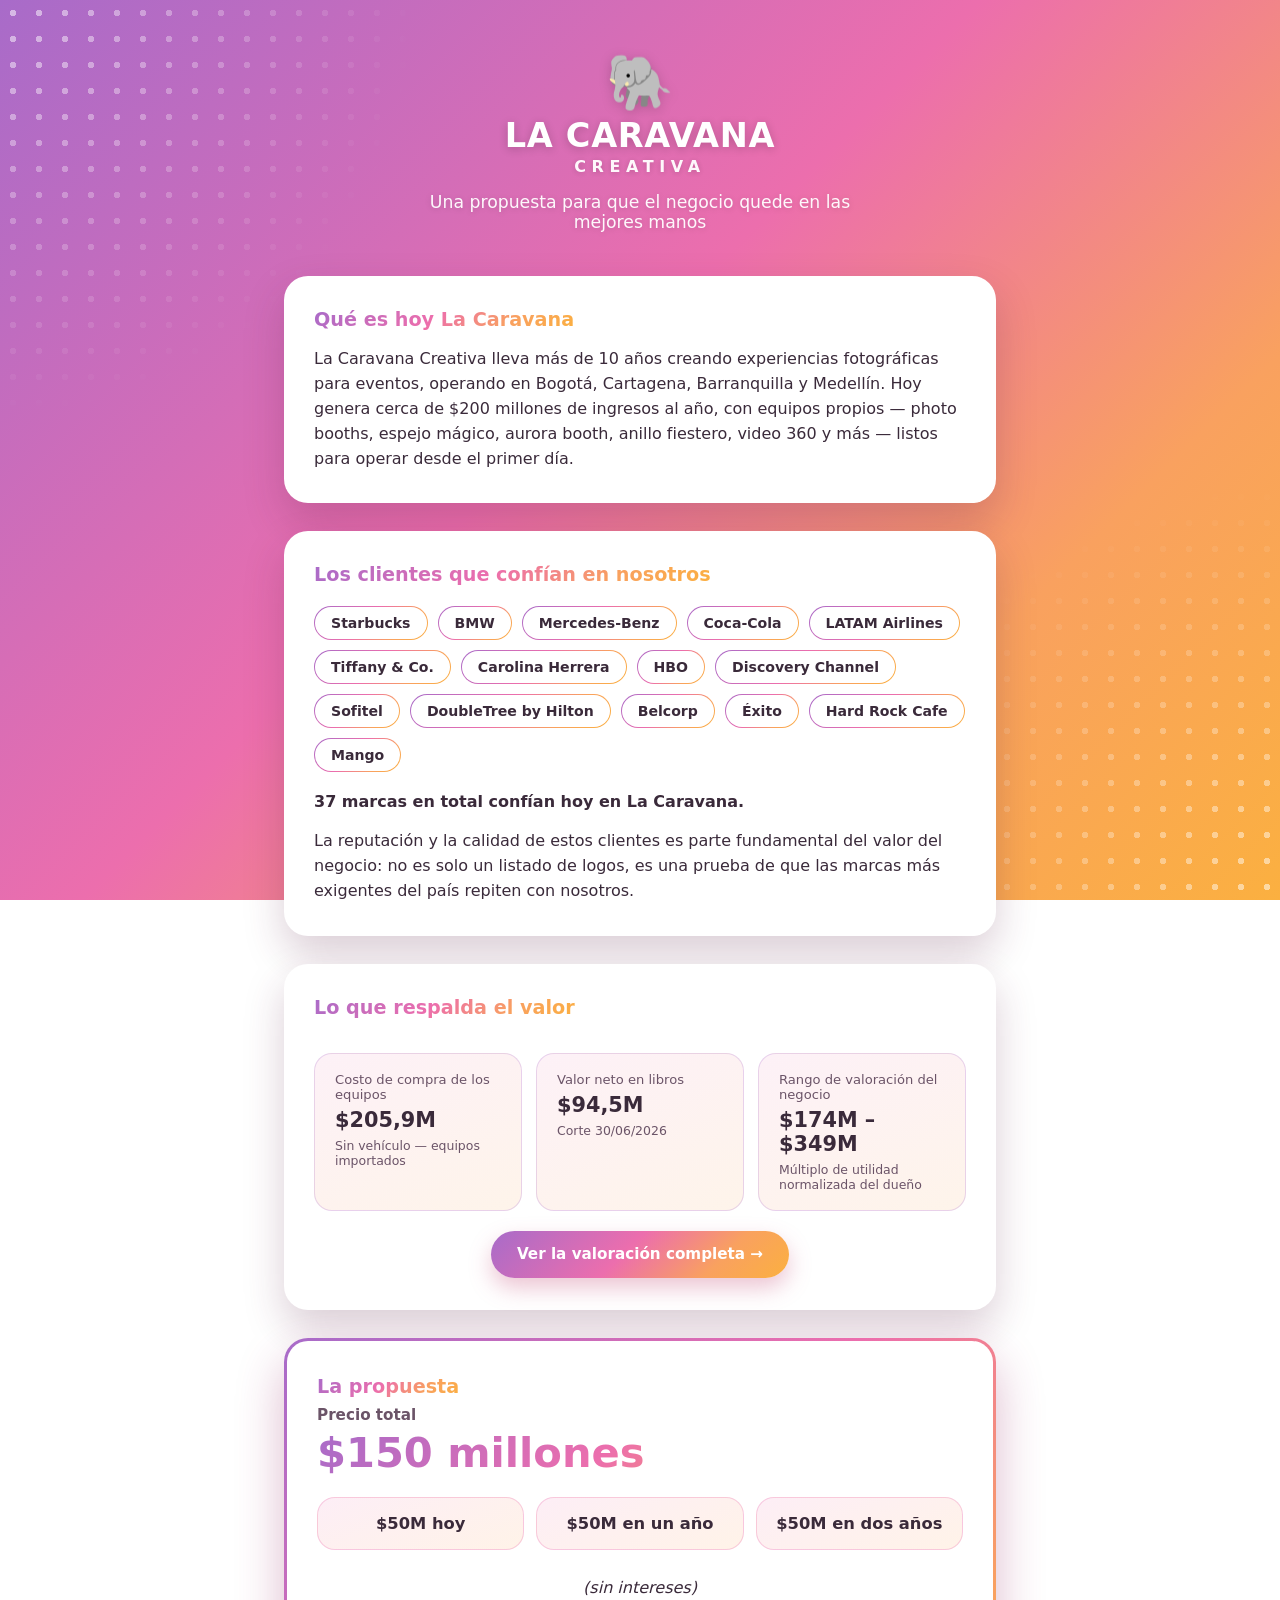
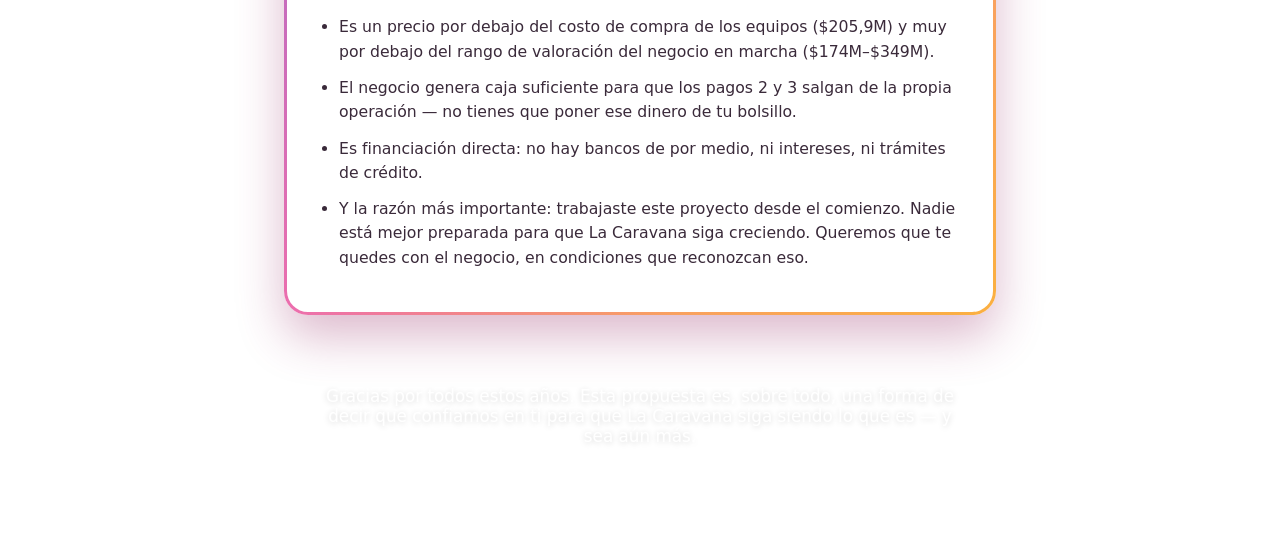
==== propuesta.html @ 9fcf5fda "fix: especificidad del precio destacado en propuesta Co-Authored-By: Claude Fable 5 <noreply@anthrop" ====
<!DOCTYPE html>
<html lang="es">
<head>
<meta charset="UTF-8">
<meta name="viewport" content="width=device-width, initial-scale=1.0">
<title>La Caravana Creativa — Una propuesta</title>
<style>
  :root {
    --grad-purple: #a86bc9;
    --grad-pink: #ec6ead;
    --grad-orange: #f9a15f;
    --grad-orange2: #fbb040;
    --brand-gradient: linear-gradient(135deg, var(--grad-purple) 0%, var(--grad-pink) 45%, var(--grad-orange) 75%, var(--grad-orange2) 100%);
    --ink: #3a2a3a;
    --ink-soft: #6b5468;
    --card-bg: #ffffff;
  }

  * {
    box-sizing: border-box;
  }

  html, body {
    margin: 0;
    padding: 0;
  }

  body {
    font-family: ui-rounded, "SF Pro Rounded", "Nunito", system-ui, -apple-system, "Segoe UI", sans-serif;
    color: var(--ink);
    min-height: 100vh;
    background: var(--brand-gradient);
    background-attachment: fixed;
    position: relative;
    overflow-x: hidden;
  }

  /* Translucent dot patterns tucked in the corners, like the brochure */
  body::before,
  body::after {
    content: "";
    position: fixed;
    width: 420px;
    height: 420px;
    pointer-events: none;
    background-image: radial-gradient(rgba(255, 255, 255, 0.55) 3px, transparent 3.5px);
    background-size: 26px 26px;
    -webkit-mask-image: radial-gradient(circle at 0 0, black 0%, transparent 70%);
            mask-image: radial-gradient(circle at 0 0, black 0%, transparent 70%);
    z-index: 0;
  }

  body::before {
    top: 0;
    left: 0;
  }

  body::after {
    bottom: 0;
    right: 0;
    transform: rotate(180deg);
  }

  .propuesta-main {
    position: relative;
    z-index: 1;
    max-width: 760px;
    margin: 0 auto;
    padding: 56px 24px 90px;
  }

  .propuesta-header {
    text-align: center;
    margin-bottom: 44px;
    color: #fff;
  }

  .propuesta-header .logo {
    font-size: 3.4rem;
    line-height: 1;
    margin-bottom: 6px;
    filter: drop-shadow(0 3px 6px rgba(0, 0, 0, 0.18));
  }

  .propuesta-header h1 {
    font-size: 2.1rem;
    letter-spacing: 0.02em;
    margin: 4px 0 2px;
    text-transform: uppercase;
    font-weight: 800;
    text-shadow: 0 2px 10px rgba(0, 0, 0, 0.2);
  }

  .propuesta-header .brand-sub {
    font-size: 1rem;
    letter-spacing: 0.35em;
    text-transform: uppercase;
    font-weight: 600;
    margin: 0 0 16px;
    opacity: 0.95;
    text-shadow: 0 1px 6px rgba(0, 0, 0, 0.18);
  }

  .propuesta-header .subtitle {
    color: rgba(255, 255, 255, 0.95);
    font-size: 1.08rem;
    max-width: 480px;
    margin: 0 auto;
    text-shadow: 0 1px 6px rgba(0, 0, 0, 0.15);
  }

  .propuesta-card {
    background: var(--card-bg);
    border-radius: 24px;
    box-shadow: 0 18px 40px rgba(90, 30, 70, 0.22);
    padding: 32px 30px;
    margin: 0 0 28px;
  }

  .propuesta-card h2 {
    font-size: 1.2rem;
    margin: 0 0 16px;
    display: inline-block;
    font-weight: 800;
    background: var(--brand-gradient);
    -webkit-background-clip: text;
    background-clip: text;
    color: transparent;
  }

  .propuesta-card p {
    margin: 0 0 14px;
    font-size: 1rem;
    line-height: 1.55;
    color: var(--ink);
  }

  .propuesta-card p:last-child {
    margin-bottom: 0;
  }

  .marcas-total-line {
    color: var(--ink-soft);
    font-size: 0.95rem;
    font-weight: 600;
  }

  .marcas-chip-grid {
    list-style: none;
    display: flex;
    flex-wrap: wrap;
    gap: 10px;
    margin: 4px 0 18px;
    padding: 0;
  }

  .marca-chip {
    font-size: 0.88rem;
    font-weight: 700;
    color: var(--ink);
    padding: 8px 16px;
    border-radius: 999px;
    background: linear-gradient(#fff, #fff) padding-box,
                var(--brand-gradient) border-box;
    border: 1.5px solid transparent;
  }

  .respaldo-grid {
    display: grid;
    grid-template-columns: repeat(auto-fit, minmax(200px, 1fr));
    gap: 14px;
    margin: 18px 0 20px;
  }

  .respaldo-card {
    background: linear-gradient(160deg, #fdf1f7, #fef4ea);
    border: 1px solid rgba(168, 107, 201, 0.25);
    border-radius: 18px;
    padding: 18px 20px;
  }

  .respaldo-card .respaldo-label {
    display: block;
    color: var(--ink-soft);
    font-size: 0.82rem;
    margin-bottom: 6px;
  }

  .respaldo-card .respaldo-value {
    display: block;
    font-size: 1.3rem;
    font-weight: 800;
    color: var(--ink);
  }

  .respaldo-card .respaldo-nota {
    display: block;
    color: var(--ink-soft);
    font-size: 0.78rem;
    margin-top: 6px;
  }

  .ver-valoracion-wrap {
    text-align: center;
    margin-top: 22px;
  }

  .ver-valoracion {
    display: inline-block;
    text-decoration: none;
    color: #fff;
    font-weight: 700;
    font-size: 0.95rem;
    padding: 12px 26px;
    border-radius: 999px;
    background: var(--brand-gradient);
    box-shadow: 0 10px 22px rgba(200, 90, 130, 0.35);
    transition: transform 0.15s ease;
  }

  .ver-valoracion:hover {
    transform: translateY(-2px);
  }

  /* La propuesta — tarjeta hero, protagonista visual */

  .propuesta-oferta .propuesta-card {
    padding: 3px;
    background: var(--brand-gradient);
    box-shadow: 0 22px 48px rgba(150, 40, 100, 0.32);
  }

  .oferta-card-inner {
    background: #fff;
    border-radius: 21px;
    padding: 34px 30px 30px;
  }

  .propuesta-oferta h2 {
    margin-bottom: 6px;
  }

  .propuesta-section p.oferta-precio-label {
    color: var(--ink-soft);
    font-size: 0.95rem;
    margin: 0 0 2px;
    font-weight: 600;
  }

  .propuesta-section p.oferta-precio {
    font-size: 2.6rem;
    font-weight: 800;
    margin: 0 0 22px;
    background: var(--brand-gradient);
    -webkit-background-clip: text;
    background-clip: text;
    color: transparent;
    line-height: 1.1;
  }

  .oferta-pagos-grid {
    display: grid;
    grid-template-columns: repeat(auto-fit, minmax(150px, 1fr));
    gap: 12px;
    margin: 0 0 26px;
  }

  .oferta-pago-pill {
    text-align: center;
    border-radius: 18px;
    padding: 16px 12px;
    background: linear-gradient(160deg, #fdeef6, #fff3e8);
    border: 1.5px solid rgba(236, 106, 173, 0.3);
    font-size: 1.02rem;
    font-weight: 700;
    color: var(--ink);
  }

  .oferta-pagos-nota {
    text-align: center;
    color: var(--ink-soft);
    font-size: 0.85rem;
    margin: -14px 0 24px;
    font-style: italic;
  }

  .oferta-lista {
    margin: 0;
    padding-left: 22px;
    font-size: 0.98rem;
  }

  .oferta-lista li {
    margin: 12px 0;
    line-height: 1.55;
  }

  .propuesta-cierre {
    text-align: center;
    color: #fff;
    font-size: 1.05rem;
    padding: 26px 28px 0;
    text-shadow: 0 1px 6px rgba(0, 0, 0, 0.18);
  }

  @media (max-width: 600px) {
    .propuesta-main {
      padding: 40px 14px 70px;
    }

    .propuesta-card {
      padding: 24px 18px;
    }

    .oferta-card-inner {
      padding: 26px 18px 22px;
    }

    .oferta-precio {
      font-size: 2rem;
    }

    .propuesta-header h1 {
      font-size: 1.6rem;
    }
  }

  @media print {
    body {
      background: #fff !important;
      -webkit-print-color-adjust: exact;
      print-color-adjust: exact;
    }

    .propuesta-header {
      color: var(--ink);
      text-shadow: none;
    }

    .propuesta-card,
    .oferta-card-inner {
      box-shadow: none;
      border: 1px solid #eee;
    }
  }
</style>
</head>
<body>

<main class="propuesta-main">

  <header class="propuesta-header">
    <div class="logo" aria-hidden="true">🐘</div>
    <h1>La Caravana</h1>
    <p class="brand-sub">Creativa</p>
    <p class="subtitle">Una propuesta para que el negocio quede en las mejores manos</p>
  </header>

  <section class="propuesta-section">
    <div class="propuesta-card">
      <h2>Qué es hoy La Caravana</h2>
      <p>
        La Caravana Creativa lleva más de 10 años creando experiencias fotográficas para eventos,
        operando en Bogotá, Cartagena, Barranquilla y Medellín. Hoy genera cerca de $200 millones de
        ingresos al año, con equipos propios — photo booths, espejo mágico, aurora booth, anillo
        fiestero, video 360 y más — listos para operar desde el primer día.
      </p>
    </div>
  </section>

  <section class="propuesta-section">
    <div class="propuesta-card">
      <h2>Los clientes que confían en nosotros</h2>
      <ul class="marcas-chip-grid">
        <li class="marca-chip">Starbucks</li>
        <li class="marca-chip">BMW</li>
        <li class="marca-chip">Mercedes-Benz</li>
        <li class="marca-chip">Coca-Cola</li>
        <li class="marca-chip">LATAM Airlines</li>
        <li class="marca-chip">Tiffany &amp; Co.</li>
        <li class="marca-chip">Carolina Herrera</li>
        <li class="marca-chip">HBO</li>
        <li class="marca-chip">Discovery Channel</li>
        <li class="marca-chip">Sofitel</li>
        <li class="marca-chip">DoubleTree by Hilton</li>
        <li class="marca-chip">Belcorp</li>
        <li class="marca-chip">Éxito</li>
        <li class="marca-chip">Hard Rock Cafe</li>
        <li class="marca-chip">Mango</li>
      </ul>
      <p class="marcas-total-line">37 marcas en total confían hoy en La Caravana.</p>
      <p>
        La reputación y la calidad de estos clientes es parte fundamental del valor del negocio: no
        es solo un listado de logos, es una prueba de que las marcas más exigentes del país repiten
        con nosotros.
      </p>
    </div>
  </section>

  <section class="propuesta-section">
    <div class="propuesta-card">
      <h2>Lo que respalda el valor</h2>
      <div class="respaldo-grid">
        <div class="respaldo-card">
          <span class="respaldo-label">Costo de compra de los equipos</span>
          <span class="respaldo-value">$205,9M</span>
          <span class="respaldo-nota">Sin vehículo — equipos importados</span>
        </div>
        <div class="respaldo-card">
          <span class="respaldo-label">Valor neto en libros</span>
          <span class="respaldo-value">$94,5M</span>
          <span class="respaldo-nota">Corte 30/06/2026</span>
        </div>
        <div class="respaldo-card">
          <span class="respaldo-label">Rango de valoración del negocio</span>
          <span class="respaldo-value">$174M – $349M</span>
          <span class="respaldo-nota">Múltiplo de utilidad normalizada del dueño</span>
        </div>
      </div>
      <p class="ver-valoracion-wrap"><a class="ver-valoracion" href="index.html">Ver la valoración completa →</a></p>
    </div>
  </section>

  <section class="propuesta-section propuesta-oferta">
    <div class="propuesta-card">
      <div class="oferta-card-inner">
        <h2>La propuesta</h2>
        <p class="oferta-precio-label">Precio total</p>
        <p class="oferta-precio">$150 millones</p>
        <div class="oferta-pagos-grid">
          <div class="oferta-pago-pill">$50M hoy</div>
          <div class="oferta-pago-pill">$50M en un año</div>
          <div class="oferta-pago-pill">$50M en dos años</div>
        </div>
        <p class="oferta-pagos-nota">(sin intereses)</p>
        <ul class="oferta-lista">
          <li>
            Es un precio por debajo del costo de compra de los equipos ($205,9M) y muy por debajo del
            rango de valoración del negocio en marcha ($174M–$349M).
          </li>
          <li>
            El negocio genera caja suficiente para que los pagos 2 y 3 salgan de la propia operación —
            no tienes que poner ese dinero de tu bolsillo.
          </li>
          <li>
            Es financiación directa: no hay bancos de por medio, ni intereses, ni trámites de crédito.
          </li>
          <li>
            Y la razón más importante: trabajaste este proyecto desde el comienzo. Nadie está mejor
            preparada para que La Caravana siga creciendo. Queremos que te quedes con el negocio, en
            condiciones que reconozcan eso.
          </li>
        </ul>
      </div>
    </div>
  </section>

  <footer class="propuesta-cierre">
    <p>Gracias por todos estos años. Esta propuesta es, sobre todo, una forma de decir que confiamos
    en ti para que La Caravana siga siendo lo que es — y sea aún más.</p>
  </footer>

</main>

</body>
</html>
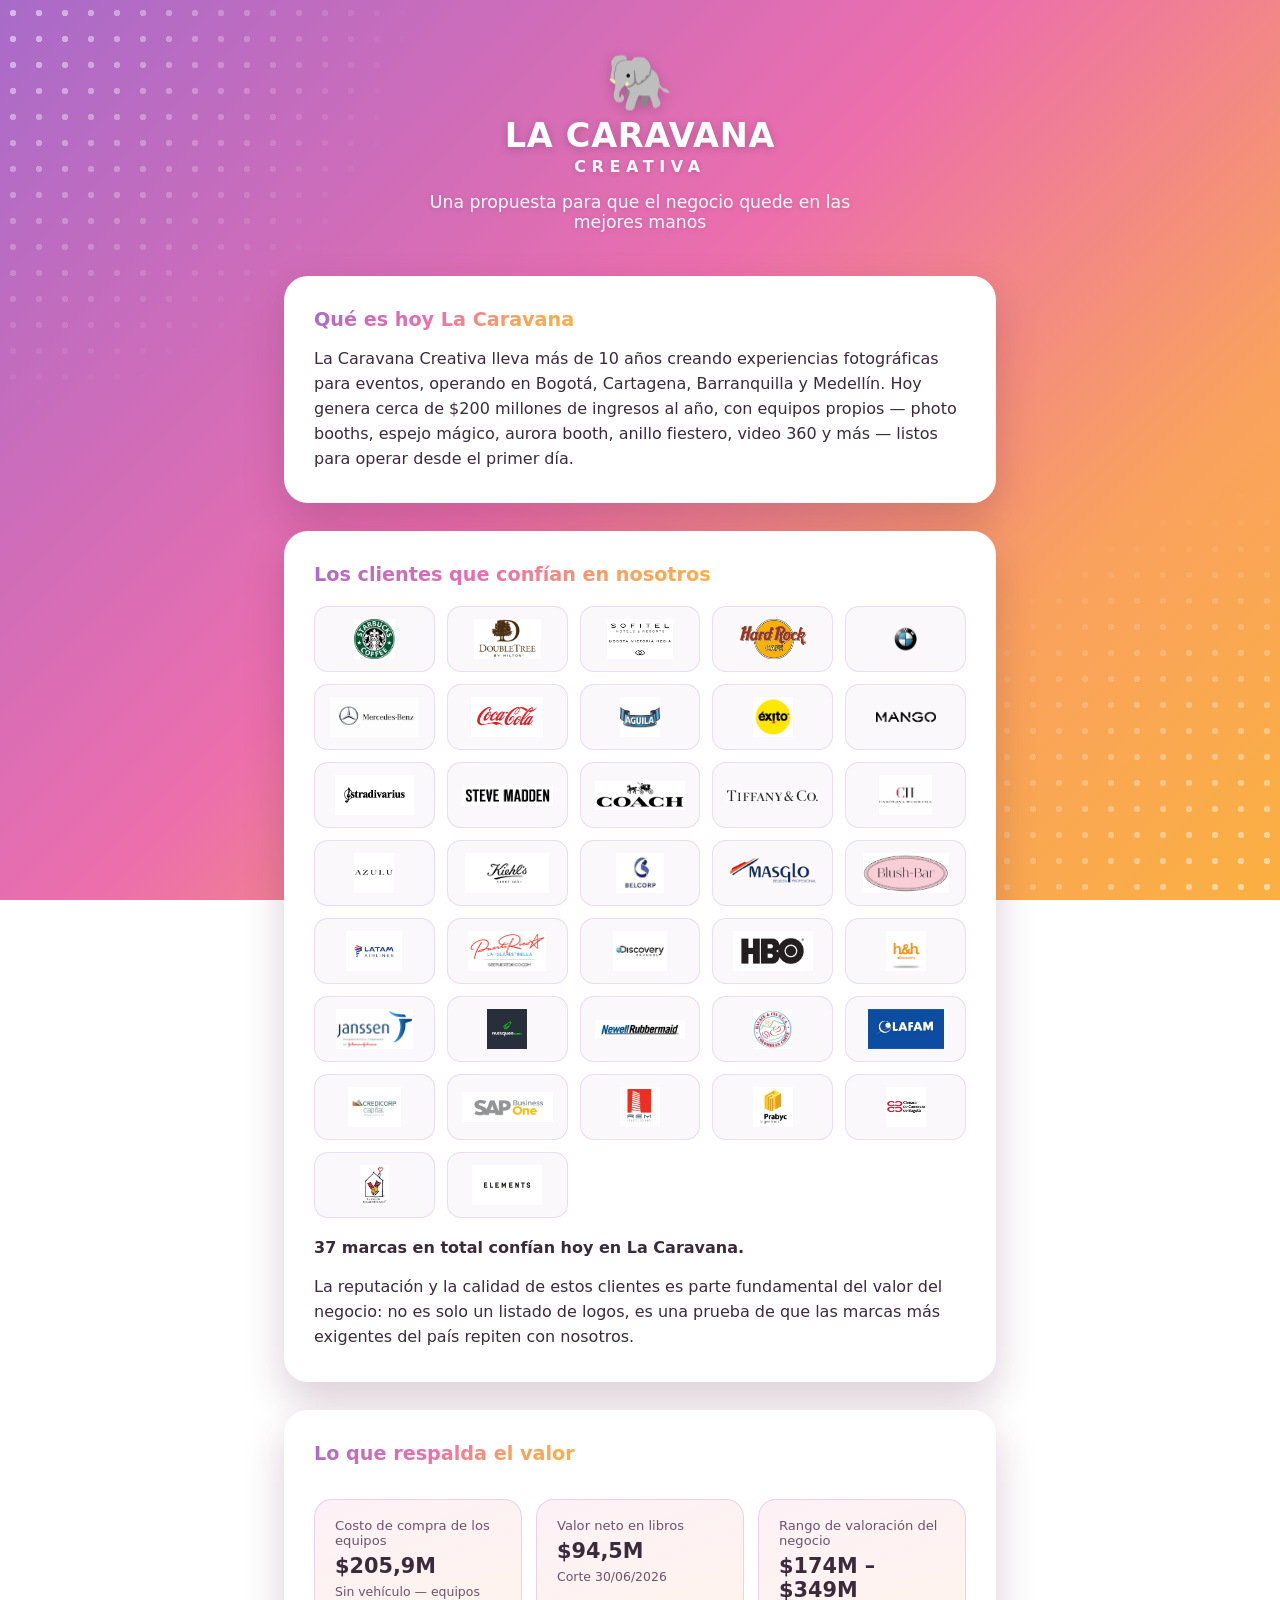
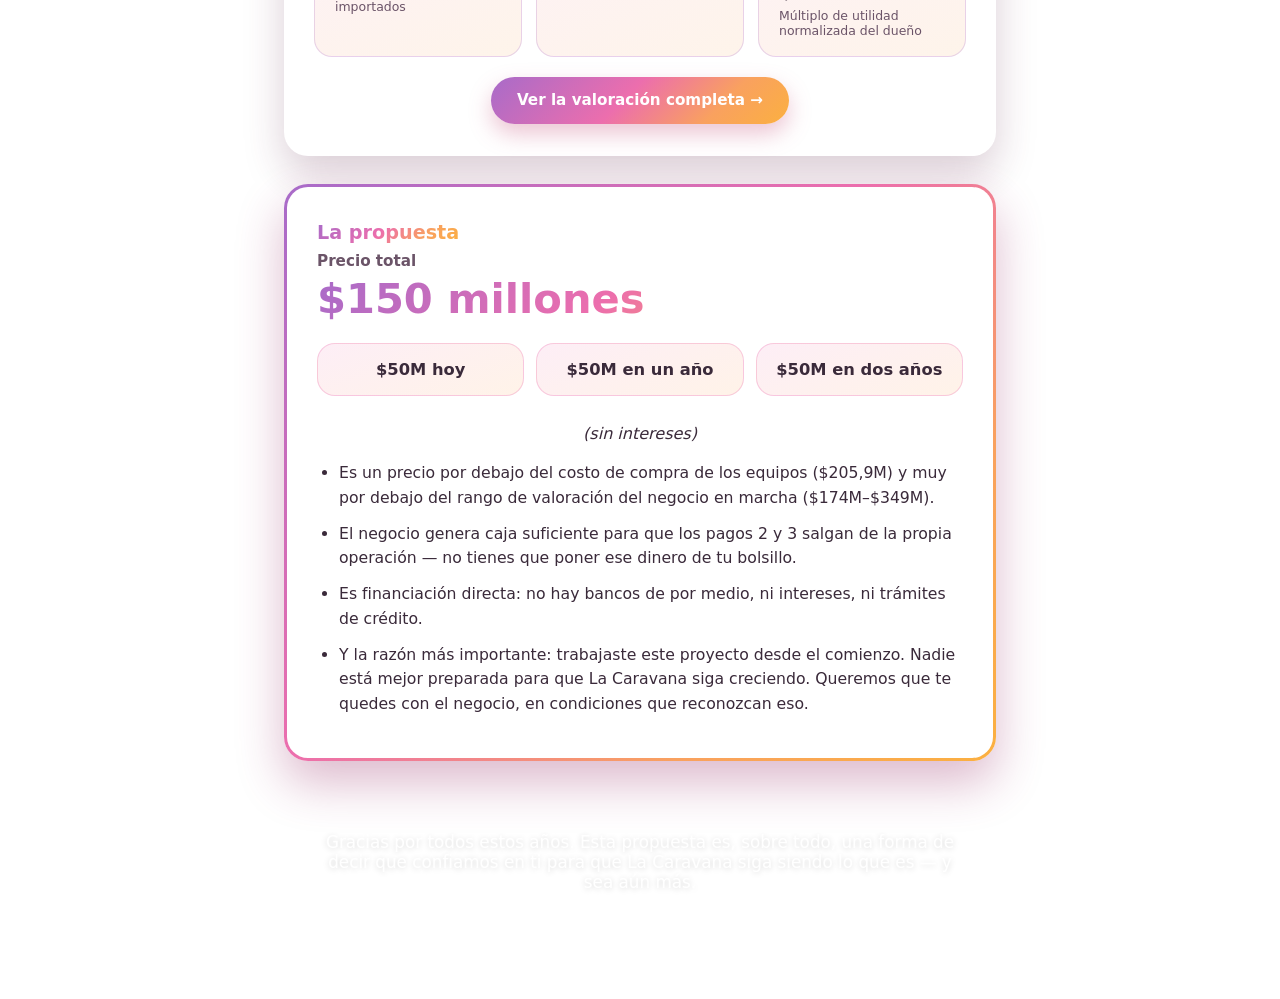
==== commit ecb8acd2: "feat: logos de clientes en documento y propuesta Reemplaza los chips de texto en la sección 4 del do" ====
--- a/propuesta.html
+++ b/propuesta.html
@@ -165,6 +165,34 @@
     border: 1.5px solid transparent;
   }
 
+  .marcas-logo-grid {
+    list-style: none;
+    display: grid;
+    grid-template-columns: repeat(auto-fill, minmax(120px, 1fr));
+    gap: 12px;
+    margin: 4px 0 18px;
+    padding: 0;
+  }
+
+  .marca-logo-tile {
+    background: #faf8fb;
+    border: 1px solid rgba(168, 107, 201, 0.2);
+    border-radius: 14px;
+    padding: 12px 14px;
+    display: flex;
+    align-items: center;
+    justify-content: center;
+    min-height: 64px;
+  }
+
+  .marca-logo-tile img {
+    max-width: 100%;
+    max-height: 40px;
+    width: auto;
+    height: auto;
+    object-fit: contain;
+  }
+
   .respaldo-grid {
     display: grid;
     grid-template-columns: repeat(auto-fit, minmax(200px, 1fr));
@@ -371,22 +399,44 @@
   <section class="propuesta-section">
     <div class="propuesta-card">
       <h2>Los clientes que confían en nosotros</h2>
-      <ul class="marcas-chip-grid">
-        <li class="marca-chip">Starbucks</li>
-        <li class="marca-chip">BMW</li>
-        <li class="marca-chip">Mercedes-Benz</li>
-        <li class="marca-chip">Coca-Cola</li>
-        <li class="marca-chip">LATAM Airlines</li>
-        <li class="marca-chip">Tiffany &amp; Co.</li>
-        <li class="marca-chip">Carolina Herrera</li>
-        <li class="marca-chip">HBO</li>
-        <li class="marca-chip">Discovery Channel</li>
-        <li class="marca-chip">Sofitel</li>
-        <li class="marca-chip">DoubleTree by Hilton</li>
-        <li class="marca-chip">Belcorp</li>
-        <li class="marca-chip">Éxito</li>
-        <li class="marca-chip">Hard Rock Cafe</li>
-        <li class="marca-chip">Mango</li>
+      <ul class="marcas-logo-grid">
+        <li class="marca-logo-tile"><img src="assets/clientes/starbucks.jpeg" alt="Starbucks" title="Starbucks" loading="lazy"></li>
+        <li class="marca-logo-tile"><img src="assets/clientes/doubletree-by-hilton.jpg" alt="DoubleTree by Hilton" title="DoubleTree by Hilton" loading="lazy"></li>
+        <li class="marca-logo-tile"><img src="assets/clientes/sofitel-bogota-victoria-regia.jpg" alt="Sofitel Bogotá Victoria Regia" title="Sofitel Bogotá Victoria Regia" loading="lazy"></li>
+        <li class="marca-logo-tile"><img src="assets/clientes/hard-rock-cafe.png" alt="Hard Rock Cafe" title="Hard Rock Cafe" loading="lazy"></li>
+        <li class="marca-logo-tile"><img src="assets/clientes/bmw.png" alt="BMW" title="BMW" loading="lazy"></li>
+        <li class="marca-logo-tile"><img src="assets/clientes/mercedes-benz.jpg" alt="Mercedes-Benz" title="Mercedes-Benz" loading="lazy"></li>
+        <li class="marca-logo-tile"><img src="assets/clientes/coca-cola.jpg" alt="Coca-Cola" title="Coca-Cola" loading="lazy"></li>
+        <li class="marca-logo-tile"><img src="assets/clientes/aguila.jpg" alt="Águila" title="Águila" loading="lazy"></li>
+        <li class="marca-logo-tile"><img src="assets/clientes/exito.png" alt="Éxito" title="Éxito" loading="lazy"></li>
+        <li class="marca-logo-tile"><img src="assets/clientes/mango.png" alt="Mango" title="Mango" loading="lazy"></li>
+        <li class="marca-logo-tile"><img src="assets/clientes/stradivarius.png" alt="Stradivarius" title="Stradivarius" loading="lazy"></li>
+        <li class="marca-logo-tile"><img src="assets/clientes/steve-madden.png" alt="Steve Madden" title="Steve Madden" loading="lazy"></li>
+        <li class="marca-logo-tile"><img src="assets/clientes/coach.png" alt="Coach" title="Coach" loading="lazy"></li>
+        <li class="marca-logo-tile"><img src="assets/clientes/tiffany-and-co.png" alt="Tiffany &amp; Co." title="Tiffany &amp; Co." loading="lazy"></li>
+        <li class="marca-logo-tile"><img src="assets/clientes/carolina-herrera.jpg" alt="Carolina Herrera" title="Carolina Herrera" loading="lazy"></li>
+        <li class="marca-logo-tile"><img src="assets/clientes/azulu.png" alt="Azulu" title="Azulu" loading="lazy"></li>
+        <li class="marca-logo-tile"><img src="assets/clientes/kiehls.png" alt="Kiehl's" title="Kiehl's" loading="lazy"></li>
+        <li class="marca-logo-tile"><img src="assets/clientes/belcorp.jpg" alt="Belcorp" title="Belcorp" loading="lazy"></li>
+        <li class="marca-logo-tile"><img src="assets/clientes/masglo-belleza-profesional.png" alt="MASGLO Belleza Profesional" title="MASGLO Belleza Profesional" loading="lazy"></li>
+        <li class="marca-logo-tile"><img src="assets/clientes/blush-bar.png" alt="Blush-Bar" title="Blush-Bar" loading="lazy"></li>
+        <li class="marca-logo-tile"><img src="assets/clientes/latam-airlines.jpg" alt="LATAM Airlines" title="LATAM Airlines" loading="lazy"></li>
+        <li class="marca-logo-tile"><img src="assets/clientes/see-puerto-rico.png" alt="SeePuertoRico.com" title="SeePuertoRico.com" loading="lazy"></li>
+        <li class="marca-logo-tile"><img src="assets/clientes/discovery-channel.png" alt="Discovery Channel" title="Discovery Channel" loading="lazy"></li>
+        <li class="marca-logo-tile"><img src="assets/clientes/hbo.jpg" alt="HBO" title="HBO" loading="lazy"></li>
+        <li class="marca-logo-tile"><img src="assets/clientes/discovery-home-and-health.png" alt="Discovery Home &amp; Health" title="Discovery Home &amp; Health" loading="lazy"></li>
+        <li class="marca-logo-tile"><img src="assets/clientes/janssen.png" alt="Janssen (Johnson &amp; Johnson)" title="Janssen (Johnson &amp; Johnson)" loading="lazy"></li>
+        <li class="marca-logo-tile"><img src="assets/clientes/merqueo.png" alt="Merqueo.com" title="Merqueo.com" loading="lazy"></li>
+        <li class="marca-logo-tile"><img src="assets/clientes/newell-rubbermaid.jpg" alt="Newell Rubbermaid" title="Newell Rubbermaid" loading="lazy"></li>
+        <li class="marca-logo-tile"><img src="assets/clientes/racafe.png" alt="Racafe &amp; Cia S.C.A." title="Racafe &amp; Cia S.C.A." loading="lazy"></li>
+        <li class="marca-logo-tile"><img src="assets/clientes/olafam.jpg" alt="OLAFAM" title="OLAFAM" loading="lazy"></li>
+        <li class="marca-logo-tile"><img src="assets/clientes/credicorp-capital.jpg" alt="Credicorp Capital" title="Credicorp Capital" loading="lazy"></li>
+        <li class="marca-logo-tile"><img src="assets/clientes/sap-business-one.png" alt="SAP Business One" title="SAP Business One" loading="lazy"></li>
+        <li class="marca-logo-tile"><img src="assets/clientes/rem-construcciones.jpeg" alt="REM Construcciones" title="REM Construcciones" loading="lazy"></li>
+        <li class="marca-logo-tile"><img src="assets/clientes/prabyc-ingenieros.png" alt="Prabyc Ingenieros" title="Prabyc Ingenieros" loading="lazy"></li>
+        <li class="marca-logo-tile"><img src="assets/clientes/camara-comercio-bogota.png" alt="Cámara de Comercio de Bogotá" title="Cámara de Comercio de Bogotá" loading="lazy"></li>
+        <li class="marca-logo-tile"><img src="assets/clientes/casa-ronald-mcdonald.jpeg" alt="La Casa de Ronald McDonald" title="La Casa de Ronald McDonald" loading="lazy"></li>
+        <li class="marca-logo-tile"><img src="assets/clientes/elements.png" alt="Elements" title="Elements" loading="lazy"></li>
       </ul>
       <p class="marcas-total-line">37 marcas en total confían hoy en La Caravana.</p>
       <p>
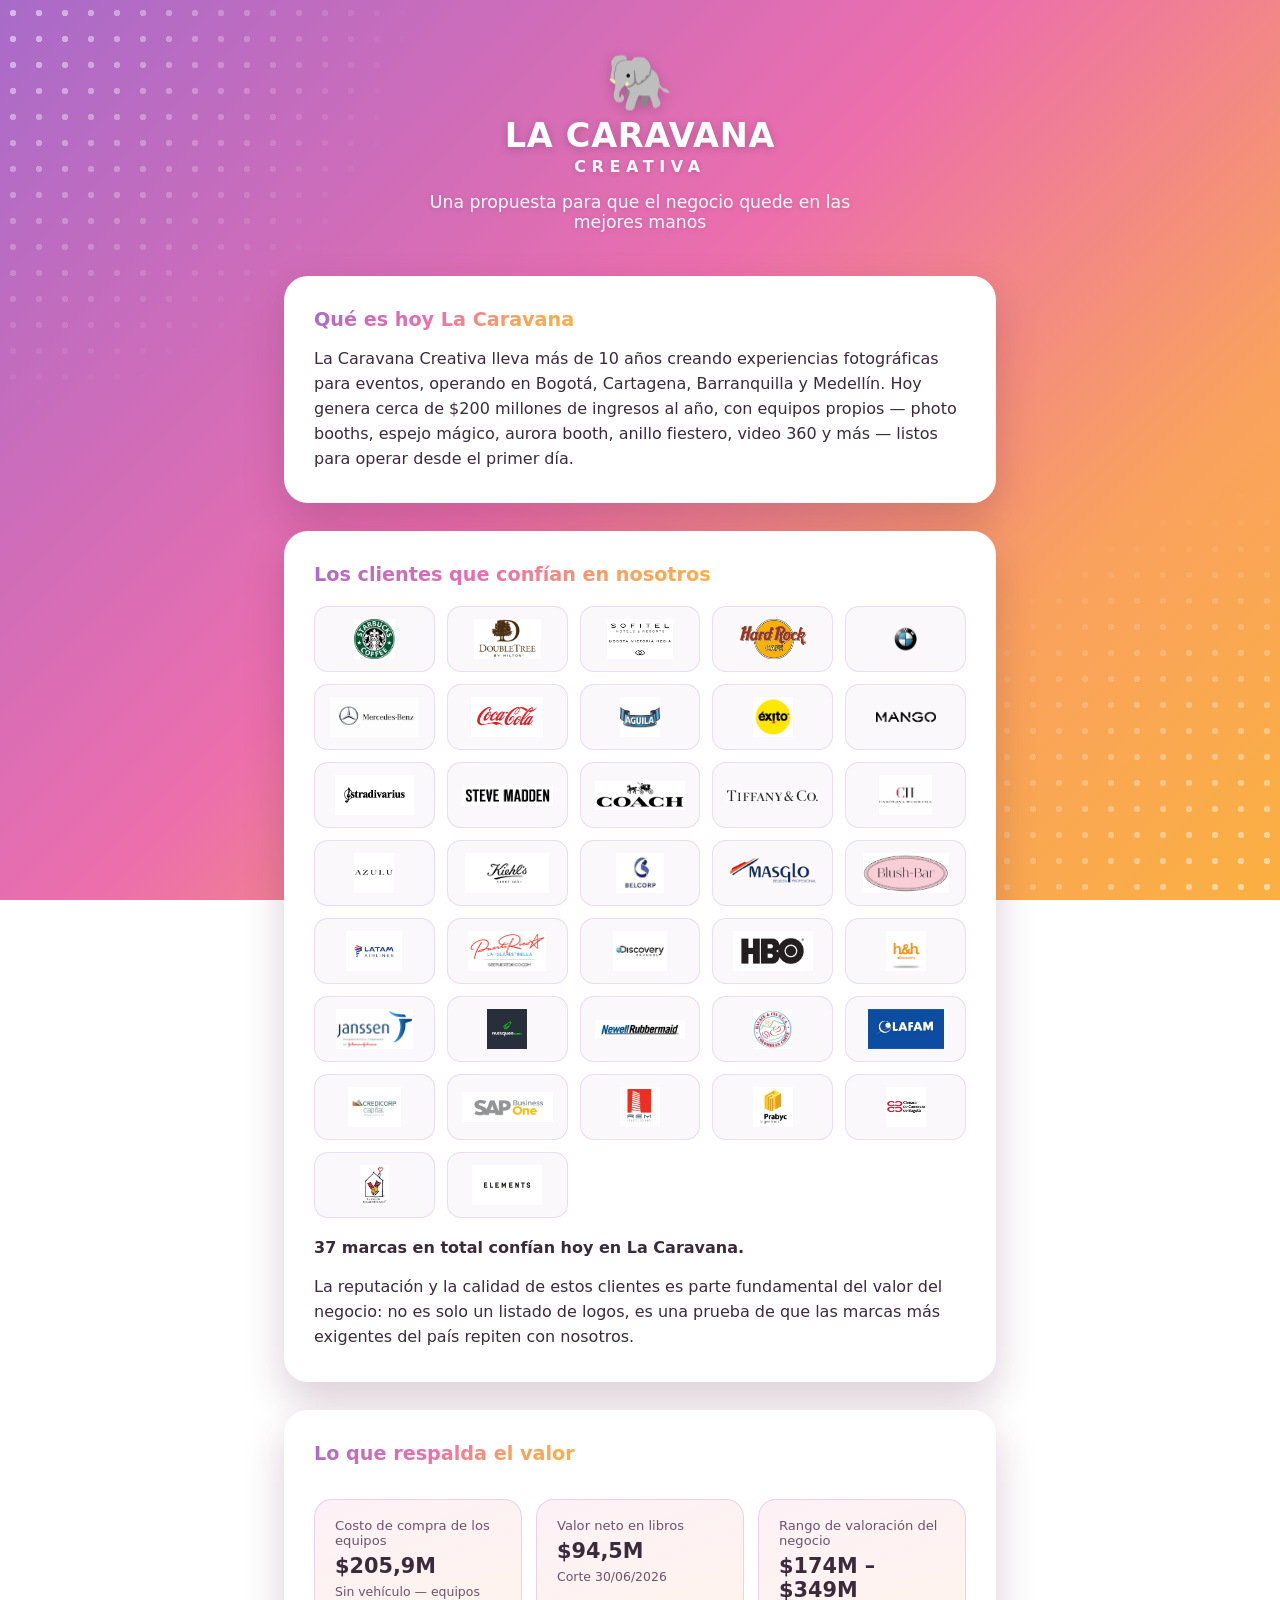
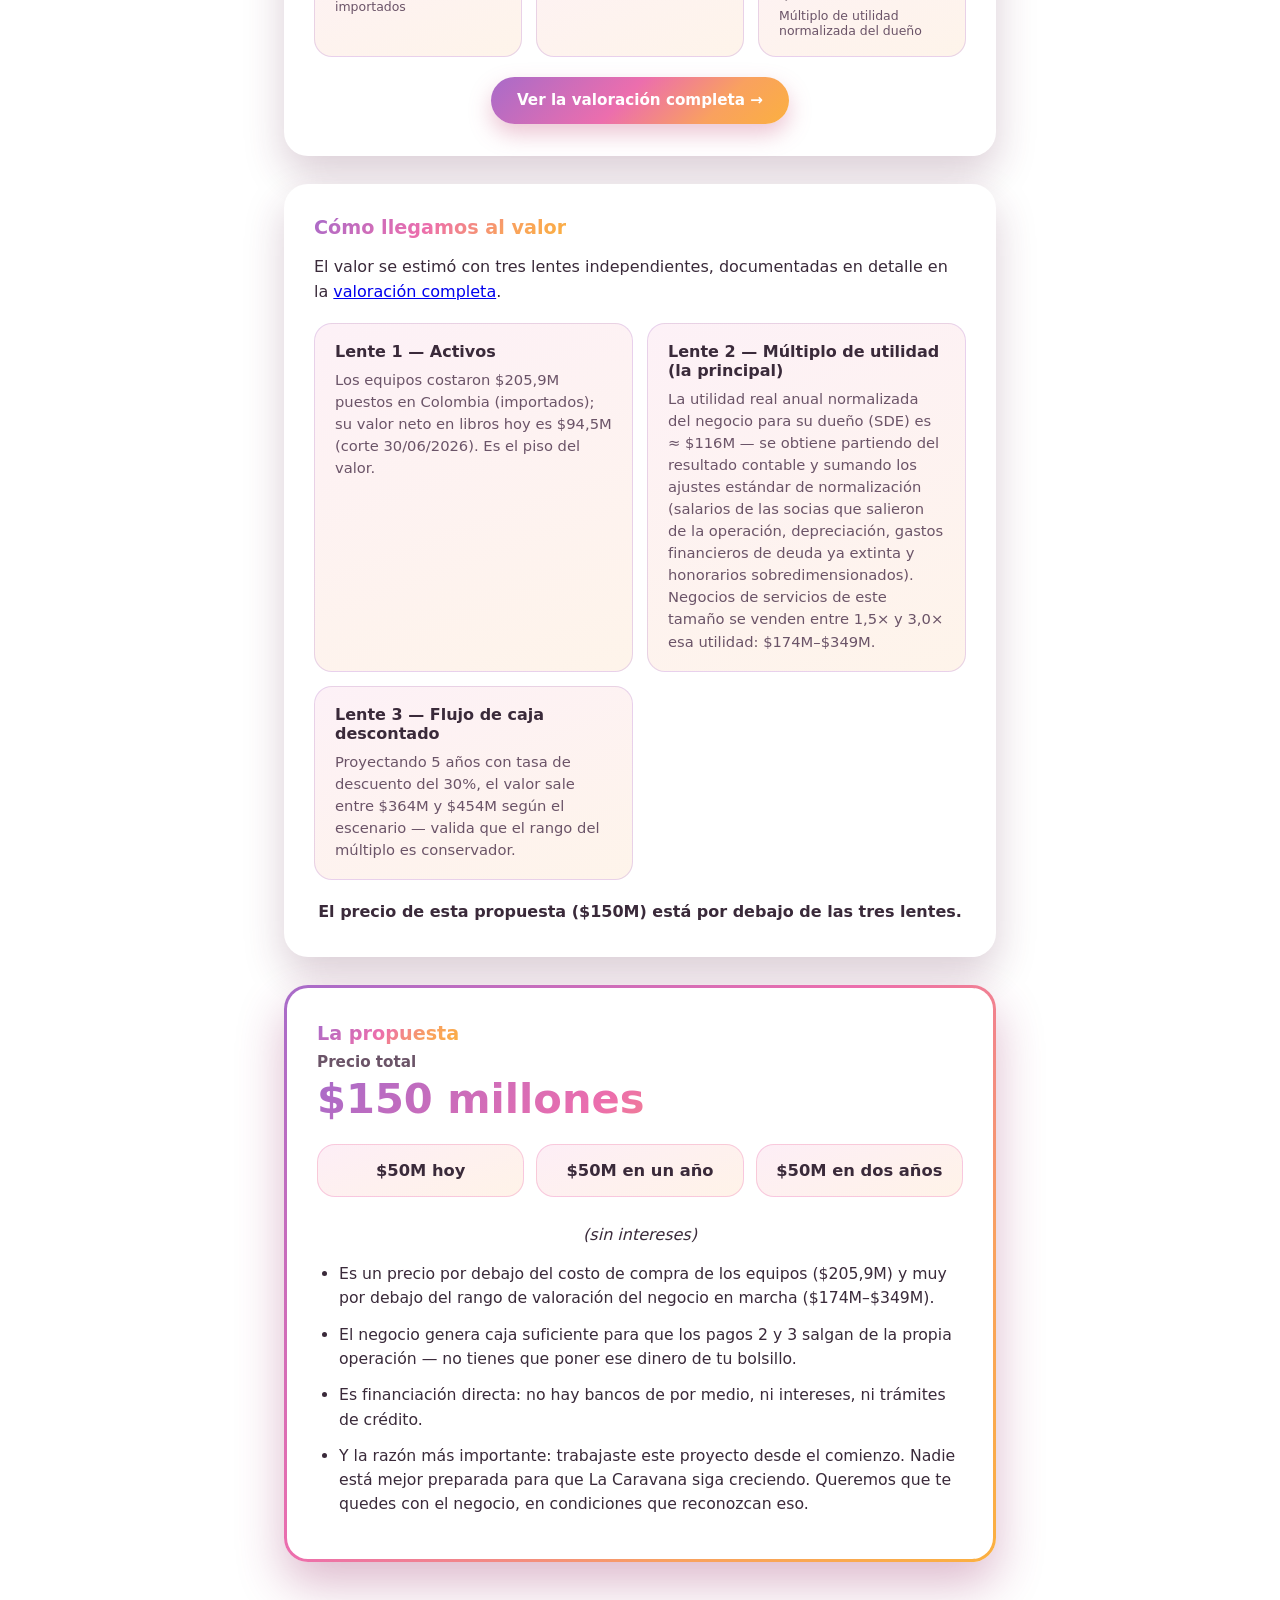
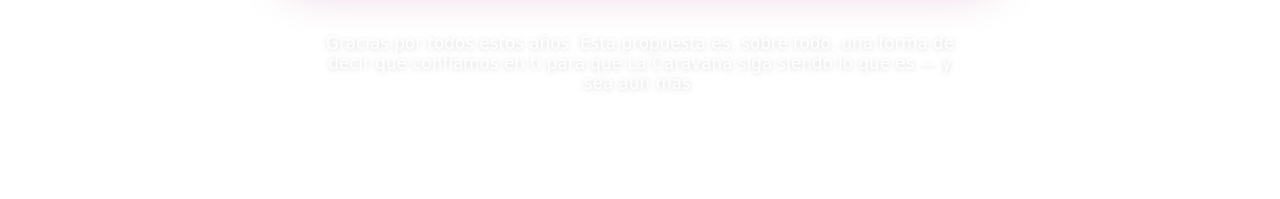
==== commit 3937bb8a: "feat: detalles de la valoración en propuesta Agrega la sección "Cómo llegamos al valor" entre "Lo qu" ====
--- a/propuesta.html
+++ b/propuesta.html
@@ -191,6 +191,40 @@
     width: auto;
     height: auto;
     object-fit: contain;
+  }
+
+  .lentes-mini-grid {
+    display: grid;
+    grid-template-columns: repeat(auto-fit, minmax(220px, 1fr));
+    gap: 14px;
+    margin: 18px 0 20px;
+  }
+
+  .lente-mini-card {
+    background: linear-gradient(160deg, #fdf1f7, #fef4ea);
+    border: 1px solid rgba(168, 107, 201, 0.25);
+    border-radius: 18px;
+    padding: 18px 20px;
+  }
+
+  .lente-mini-card h3 {
+    margin: 0 0 8px;
+    font-size: 1rem;
+    font-weight: 800;
+    color: var(--ink);
+  }
+
+  .lente-mini-card p {
+    margin: 0;
+    font-size: 0.92rem;
+    line-height: 1.5;
+    color: var(--ink-soft);
+  }
+
+  .lentes-cierre {
+    margin: 20px 0 0;
+    text-align: center;
+    font-size: 1rem;
   }
 
   .respaldo-grid {
@@ -471,6 +505,43 @@
     </div>
   </section>
 
+  <section class="propuesta-section">
+    <div class="propuesta-card">
+      <h2>Cómo llegamos al valor</h2>
+      <p>
+        El valor se estimó con tres lentes independientes, documentadas en detalle en la
+        <a href="index.html">valoración completa</a>.
+      </p>
+      <div class="lentes-mini-grid">
+        <div class="lente-mini-card">
+          <h3>Lente 1 — Activos</h3>
+          <p>
+            Los equipos costaron $205,9M puestos en Colombia (importados); su valor neto en libros
+            hoy es $94,5M (corte 30/06/2026). Es el piso del valor.
+          </p>
+        </div>
+        <div class="lente-mini-card">
+          <h3>Lente 2 — Múltiplo de utilidad (la principal)</h3>
+          <p>
+            La utilidad real anual normalizada del negocio para su dueño (SDE) es ≈ $116M — se
+            obtiene partiendo del resultado contable y sumando los ajustes estándar de
+            normalización (salarios de las socias que salieron de la operación, depreciación,
+            gastos financieros de deuda ya extinta y honorarios sobredimensionados). Negocios de
+            servicios de este tamaño se venden entre 1,5× y 3,0× esa utilidad: $174M–$349M.
+          </p>
+        </div>
+        <div class="lente-mini-card">
+          <h3>Lente 3 — Flujo de caja descontado</h3>
+          <p>
+            Proyectando 5 años con tasa de descuento del 30%, el valor sale entre $364M y $454M
+            según el escenario — valida que el rango del múltiplo es conservador.
+          </p>
+        </div>
+      </div>
+      <p class="lentes-cierre"><strong>El precio de esta propuesta ($150M) está por debajo de las tres lentes.</strong></p>
+    </div>
+  </section>
+
   <section class="propuesta-section propuesta-oferta">
     <div class="propuesta-card">
       <div class="oferta-card-inner">
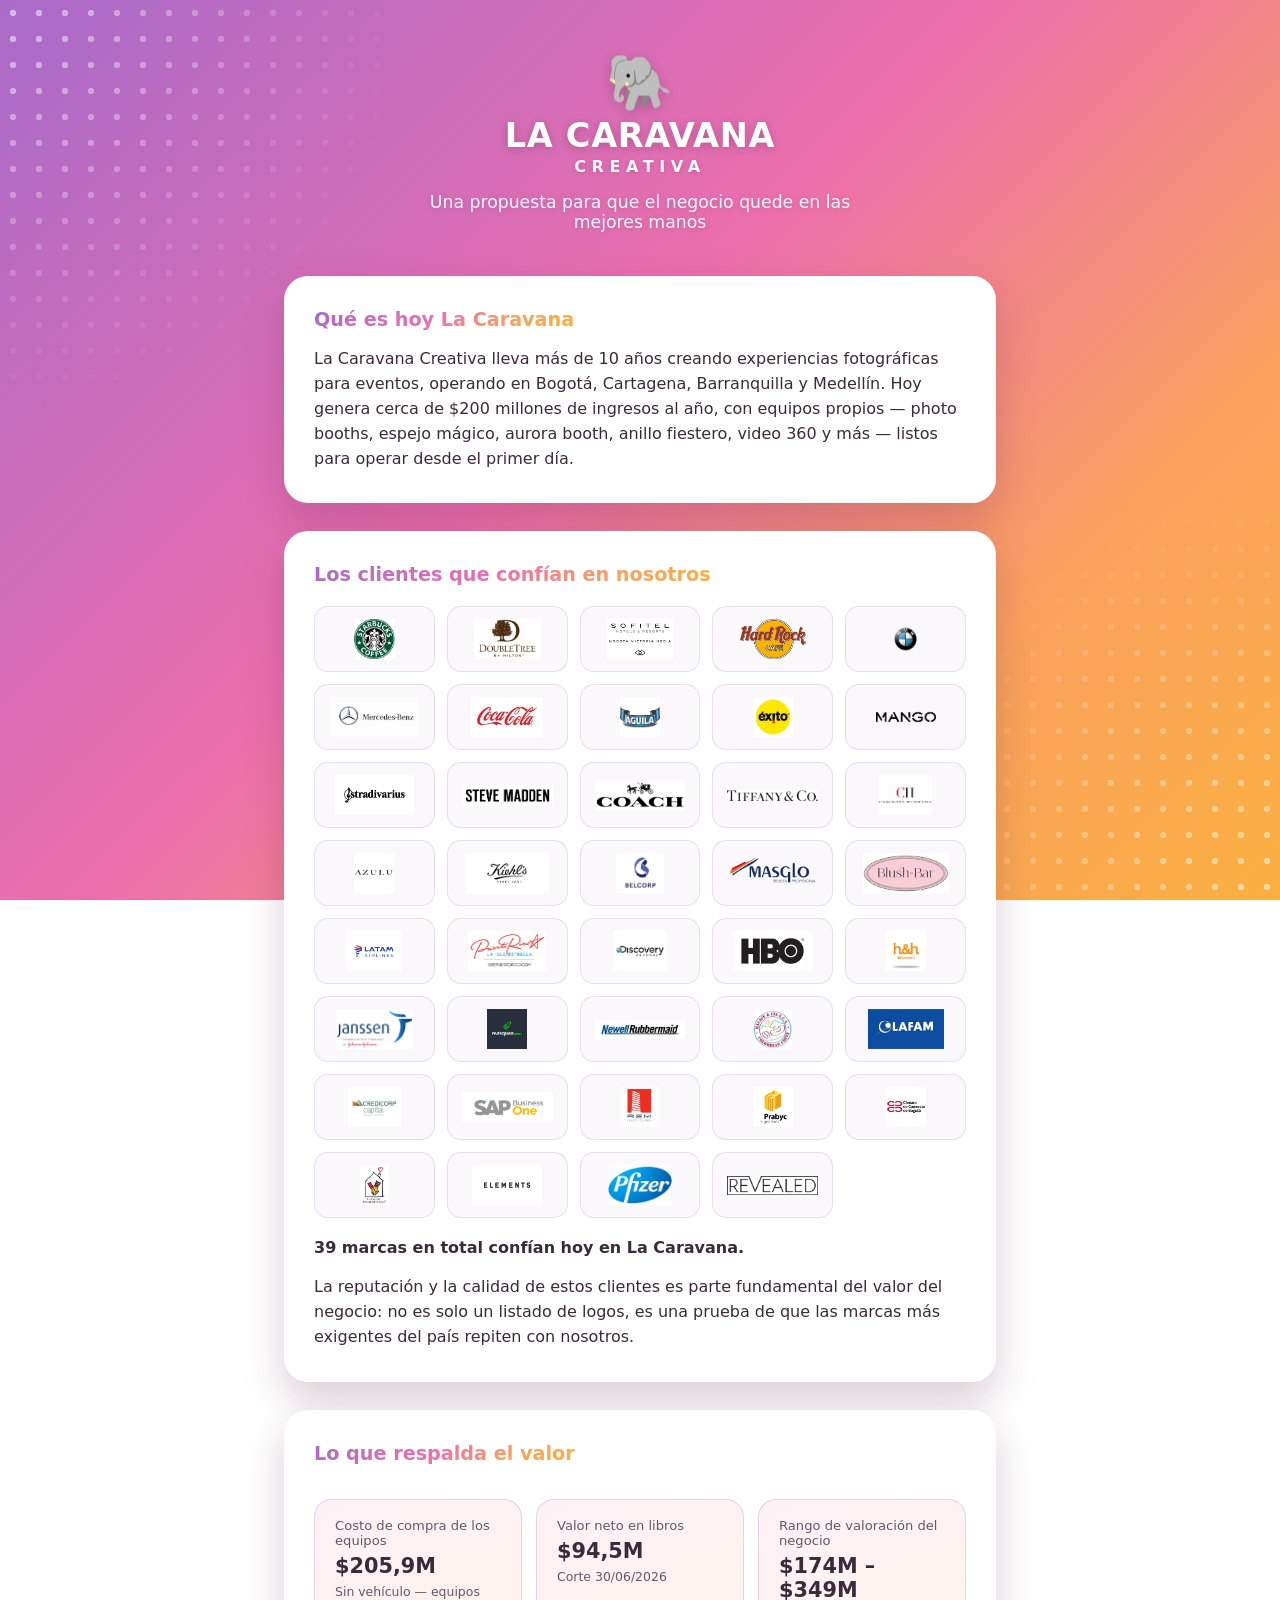
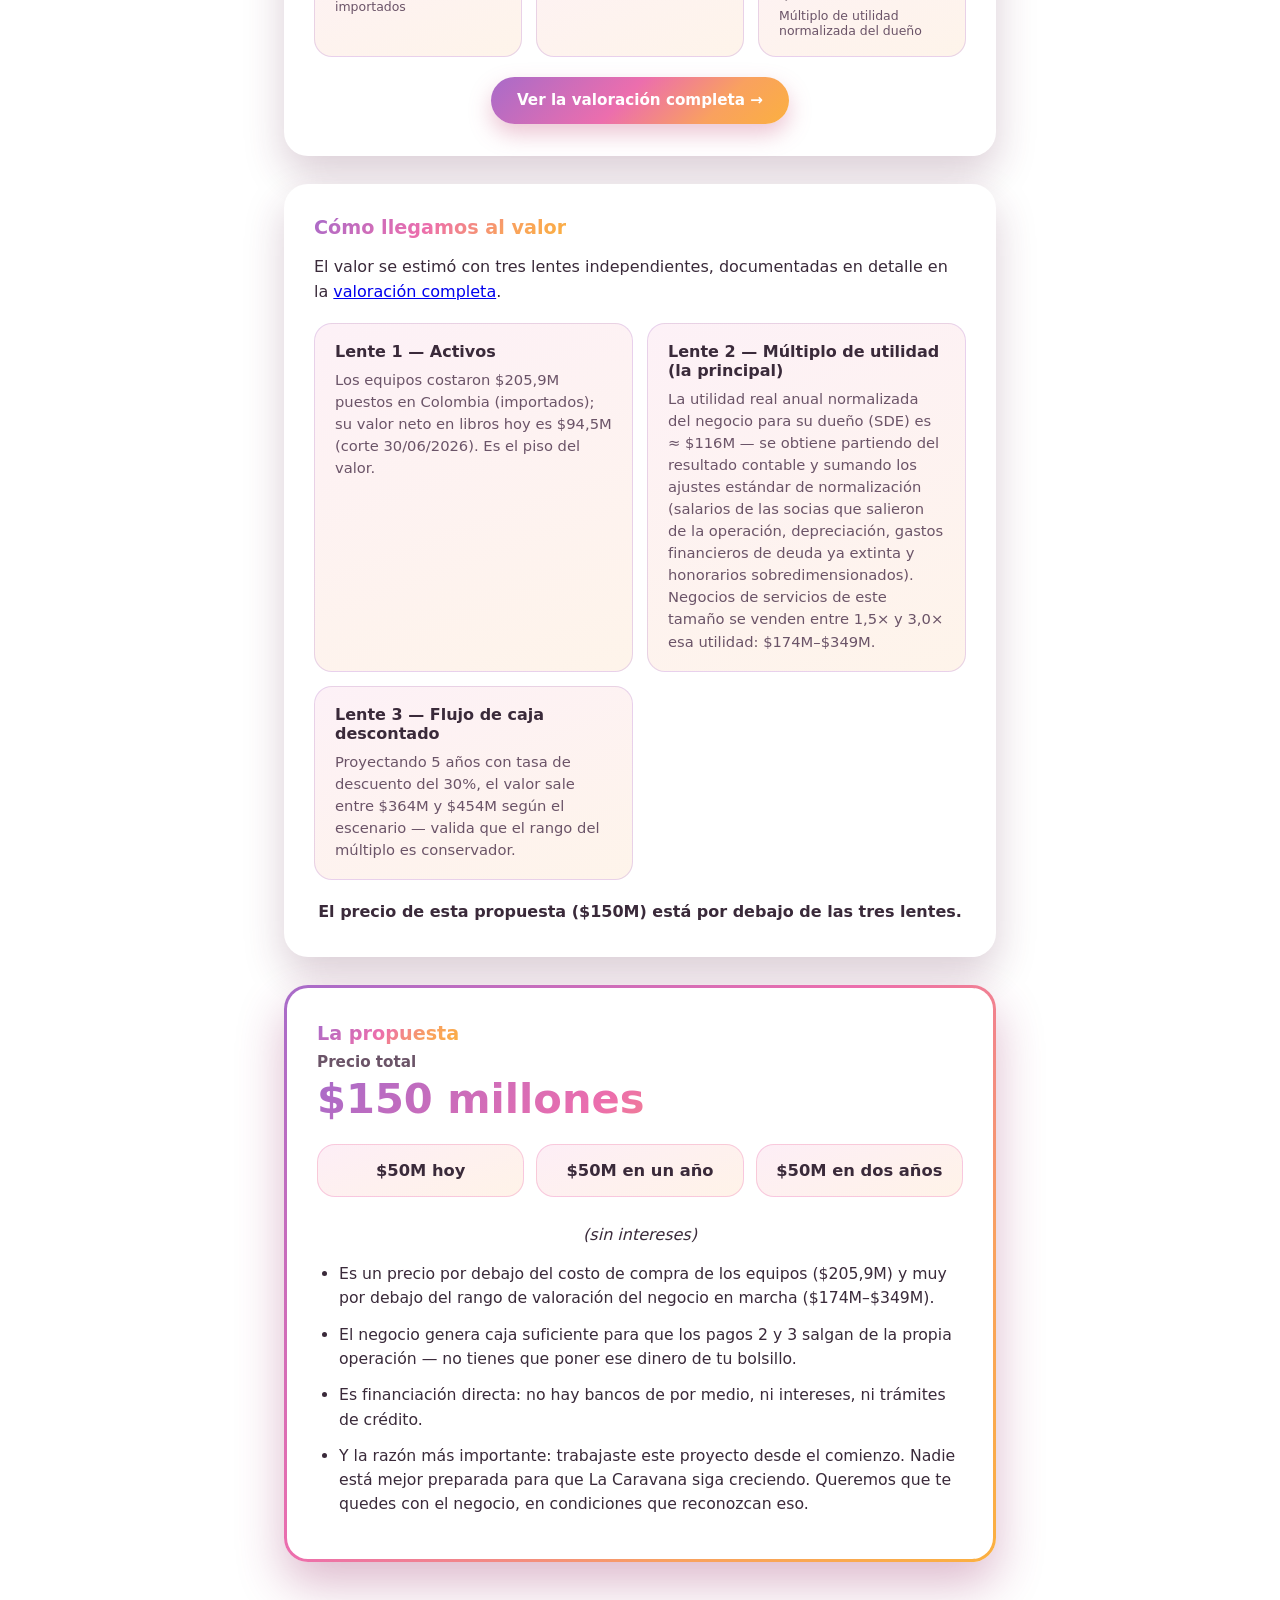
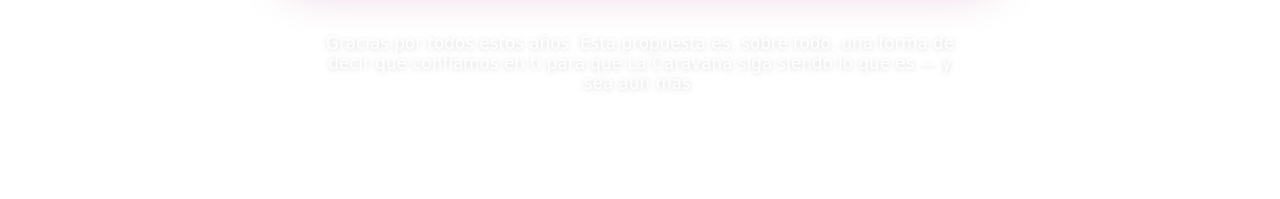
==== commit 1fa9984c: "feat: completa 39 marcas del muro de clientes Agrega Pfizer y "Revealed" — 2 marcas del mismo muro d" ====
--- a/propuesta.html
+++ b/propuesta.html
@@ -471,8 +471,10 @@
         <li class="marca-logo-tile"><img src="assets/clientes/camara-comercio-bogota.png" alt="Cámara de Comercio de Bogotá" title="Cámara de Comercio de Bogotá" loading="lazy"></li>
         <li class="marca-logo-tile"><img src="assets/clientes/casa-ronald-mcdonald.jpeg" alt="La Casa de Ronald McDonald" title="La Casa de Ronald McDonald" loading="lazy"></li>
         <li class="marca-logo-tile"><img src="assets/clientes/elements.png" alt="Elements" title="Elements" loading="lazy"></li>
+        <li class="marca-logo-tile"><img src="assets/clientes/pfizer.gif" alt="Pfizer" title="Pfizer" loading="lazy"></li>
+        <li class="marca-logo-tile"><img src="assets/clientes/revealed.jpg" alt="Revealed" title="Revealed" loading="lazy"></li>
       </ul>
-      <p class="marcas-total-line">37 marcas en total confían hoy en La Caravana.</p>
+      <p class="marcas-total-line">39 marcas en total confían hoy en La Caravana.</p>
       <p>
         La reputación y la calidad de estos clientes es parte fundamental del valor del negocio: no
         es solo un listado de logos, es una prueba de que las marcas más exigentes del país repiten
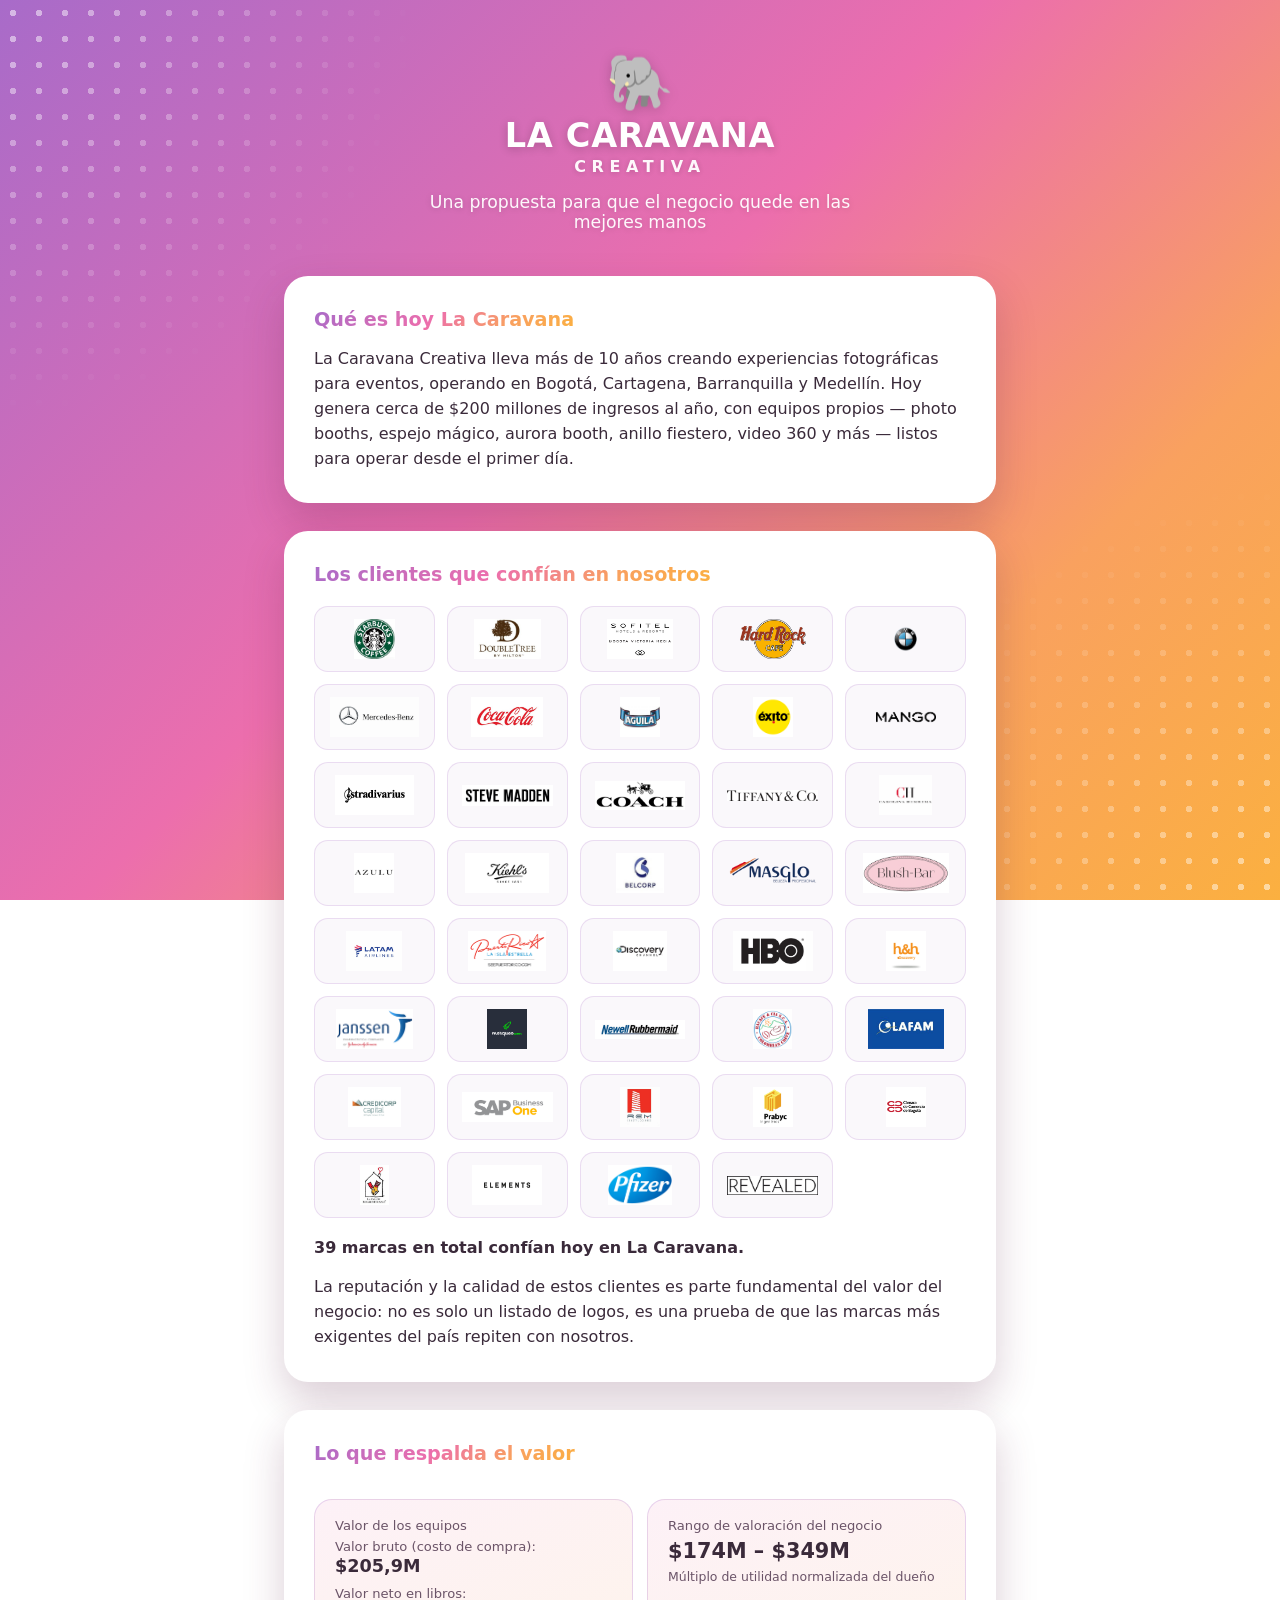
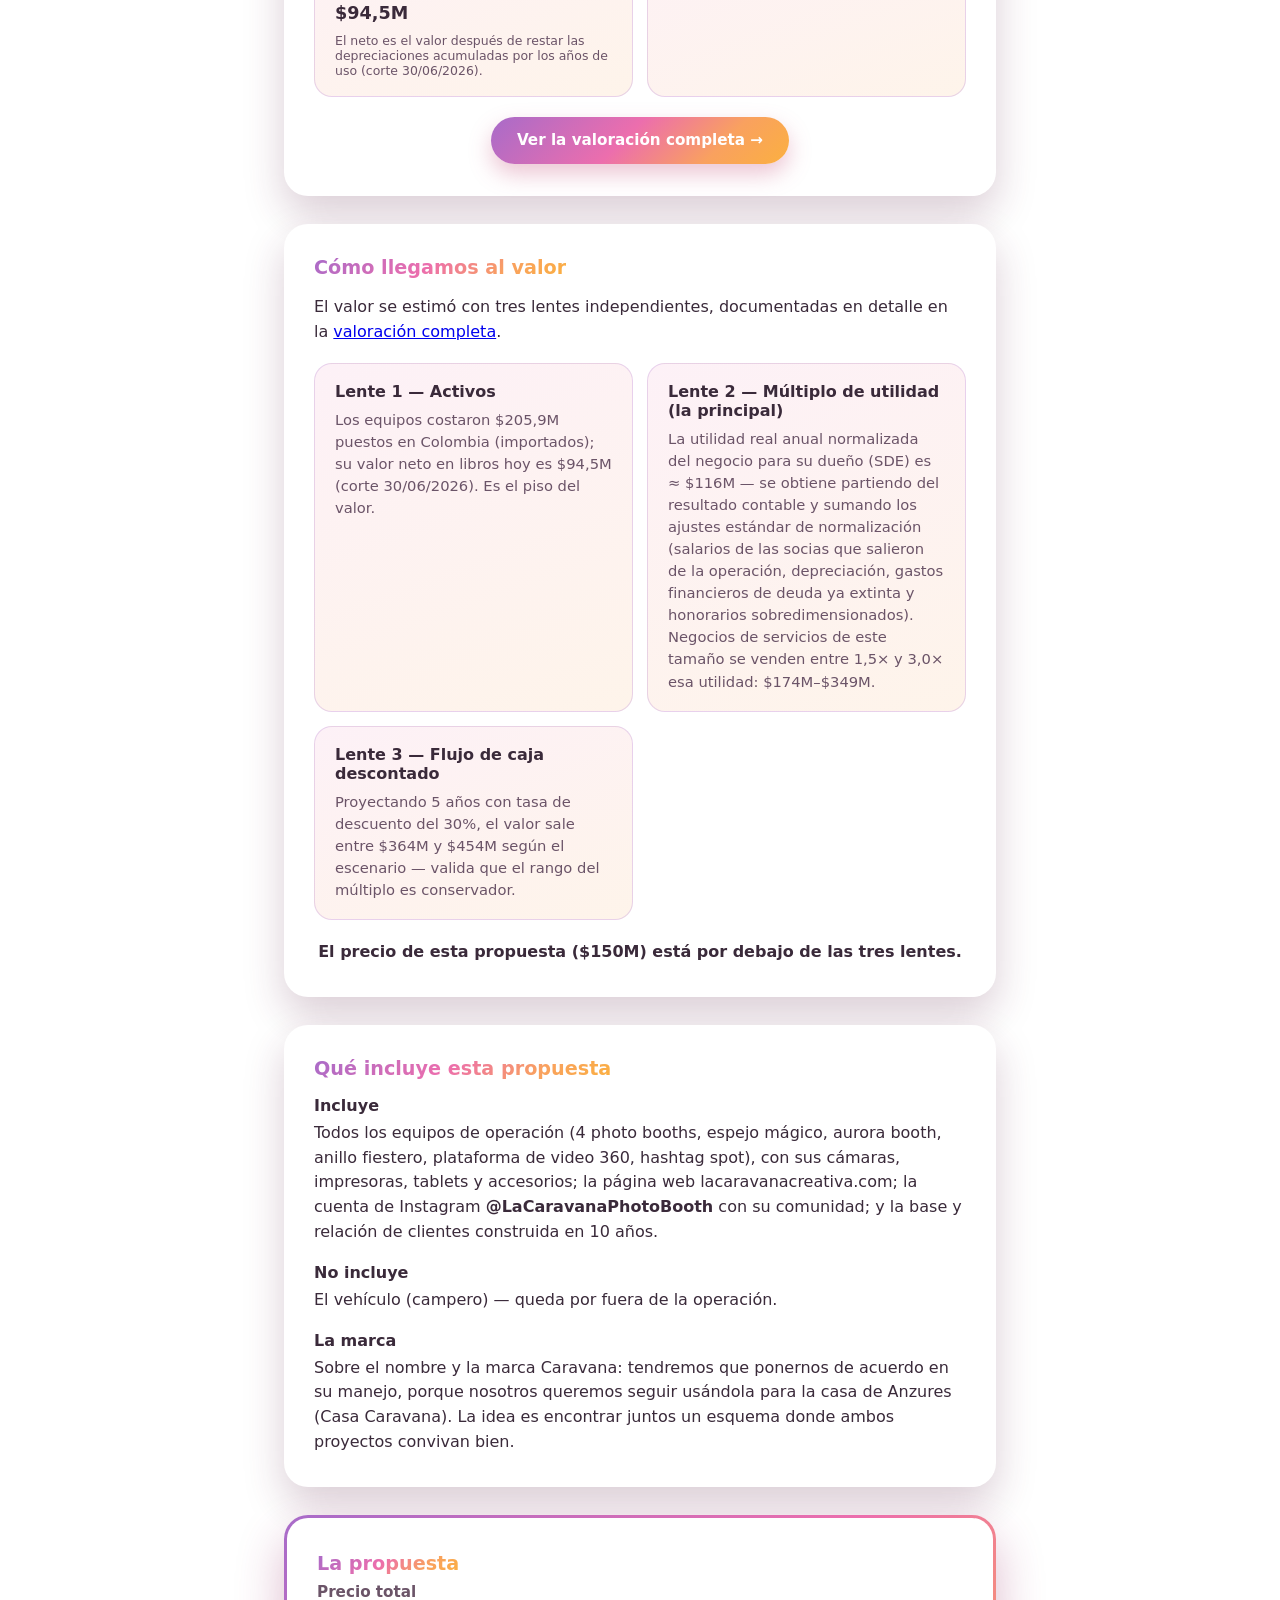
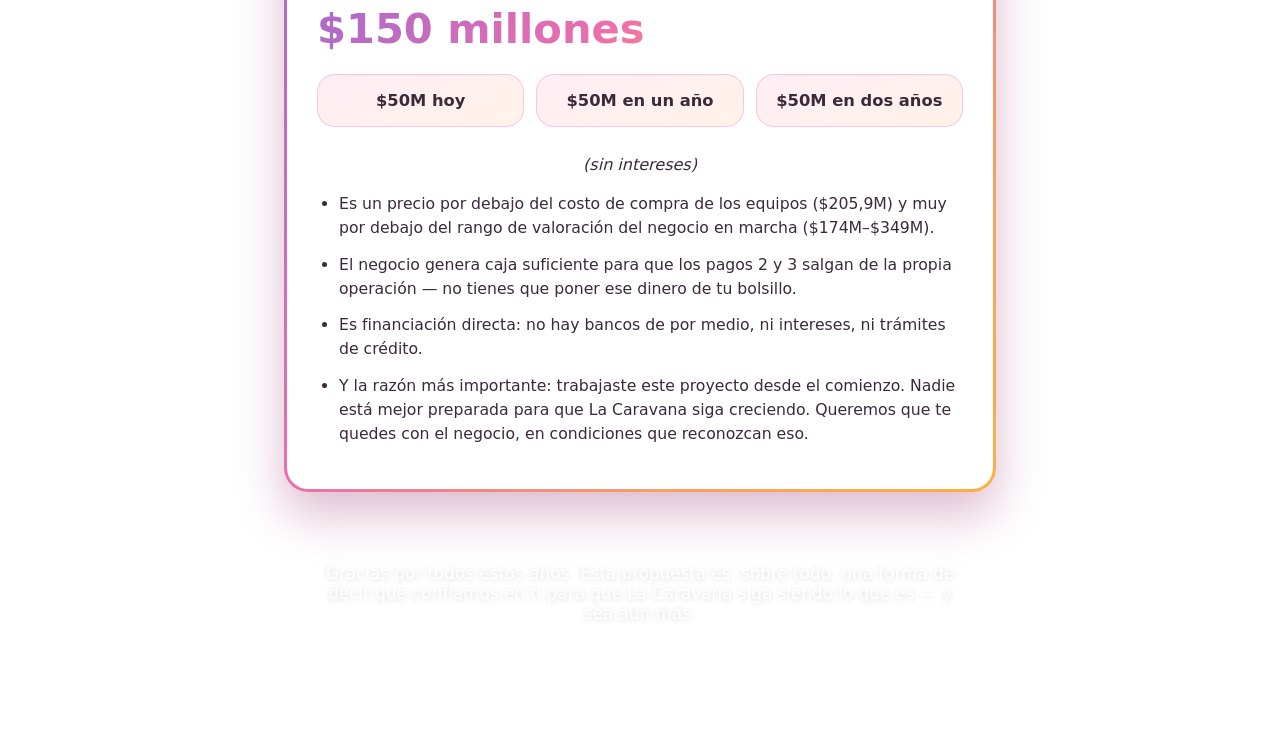
==== commit 8a4e1cb3: "feat: alcance de la propuesta y valor bruto/neto de equipos Co-Authored-By: Claude Fable 5 <noreply@" ====
--- a/propuesta.html
+++ b/propuesta.html
@@ -260,6 +260,47 @@
     color: var(--ink-soft);
     font-size: 0.78rem;
     margin-top: 6px;
+  }
+
+  .respaldo-grid-equipos {
+    grid-template-columns: repeat(auto-fit, minmax(240px, 1fr));
+  }
+
+  .respaldo-subvalor {
+    margin: 10px 0;
+  }
+
+  .respaldo-subvalor:first-of-type {
+    margin-top: 4px;
+  }
+
+  .respaldo-subvalor .respaldo-sublabel {
+    display: block;
+    color: var(--ink-soft);
+    font-size: 0.82rem;
+    margin-bottom: 2px;
+  }
+
+  .respaldo-subvalor .respaldo-value-sm {
+    display: block;
+    font-size: 1.1rem;
+    font-weight: 800;
+    color: var(--ink);
+  }
+
+  .incluye-block {
+    margin: 0 0 18px;
+  }
+
+  .incluye-block:last-child {
+    margin-bottom: 0;
+  }
+
+  .incluye-block h3 {
+    margin: 0 0 6px;
+    font-size: 1rem;
+    font-weight: 800;
+    color: var(--ink);
   }
 
   .ver-valoracion-wrap {
@@ -486,16 +527,18 @@
   <section class="propuesta-section">
     <div class="propuesta-card">
       <h2>Lo que respalda el valor</h2>
-      <div class="respaldo-grid">
+      <div class="respaldo-grid respaldo-grid-equipos">
         <div class="respaldo-card">
-          <span class="respaldo-label">Costo de compra de los equipos</span>
-          <span class="respaldo-value">$205,9M</span>
-          <span class="respaldo-nota">Sin vehículo — equipos importados</span>
-        </div>
-        <div class="respaldo-card">
-          <span class="respaldo-label">Valor neto en libros</span>
-          <span class="respaldo-value">$94,5M</span>
-          <span class="respaldo-nota">Corte 30/06/2026</span>
+          <span class="respaldo-label">Valor de los equipos</span>
+          <div class="respaldo-subvalor">
+            <span class="respaldo-sublabel">Valor bruto (costo de compra):</span>
+            <span class="respaldo-value-sm">$205,9M</span>
+          </div>
+          <div class="respaldo-subvalor">
+            <span class="respaldo-sublabel">Valor neto en libros:</span>
+            <span class="respaldo-value-sm">$94,5M</span>
+          </div>
+          <span class="respaldo-nota">El neto es el valor después de restar las depreciaciones acumuladas por los años de uso (corte 30/06/2026).</span>
         </div>
         <div class="respaldo-card">
           <span class="respaldo-label">Rango de valoración del negocio</span>
@@ -544,6 +587,34 @@
     </div>
   </section>
 
+  <section class="propuesta-section">
+    <div class="propuesta-card">
+      <h2>Qué incluye esta propuesta</h2>
+      <div class="incluye-block">
+        <h3>Incluye</h3>
+        <p>
+          Todos los equipos de operación (4 photo booths, espejo mágico, aurora booth, anillo
+          fiestero, plataforma de video 360, hashtag spot), con sus cámaras, impresoras, tablets y
+          accesorios; la página web lacaravanacreativa.com; la cuenta de Instagram
+          <strong>@LaCaravanaPhotoBooth</strong> con su comunidad; y la base y relación de clientes
+          construida en 10 años.
+        </p>
+      </div>
+      <div class="incluye-block">
+        <h3>No incluye</h3>
+        <p>El vehículo (campero) — queda por fuera de la operación.</p>
+      </div>
+      <div class="incluye-block">
+        <h3>La marca</h3>
+        <p>
+          Sobre el nombre y la marca Caravana: tendremos que ponernos de acuerdo en su manejo,
+          porque nosotros queremos seguir usándola para la casa de Anzures (Casa Caravana). La idea
+          es encontrar juntos un esquema donde ambos proyectos convivan bien.
+        </p>
+      </div>
+    </div>
+  </section>
+
   <section class="propuesta-section propuesta-oferta">
     <div class="propuesta-card">
       <div class="oferta-card-inner">
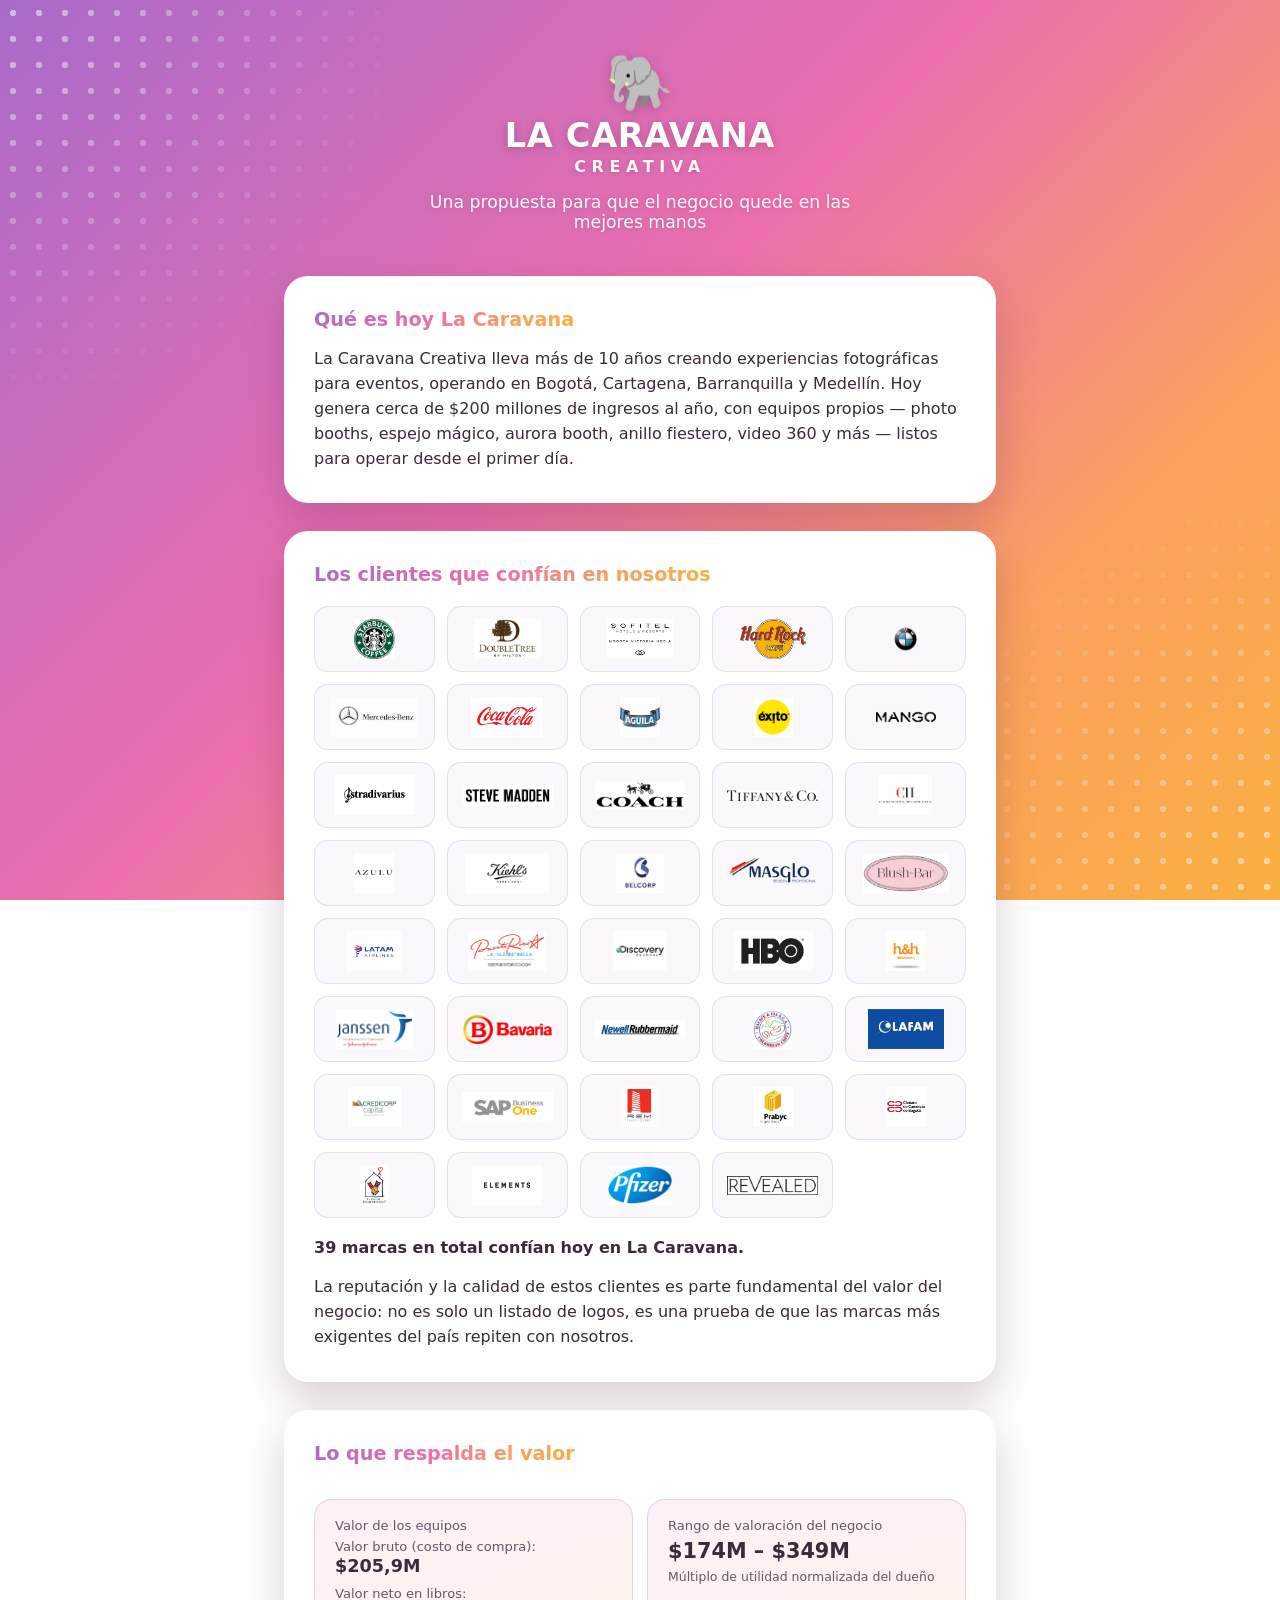
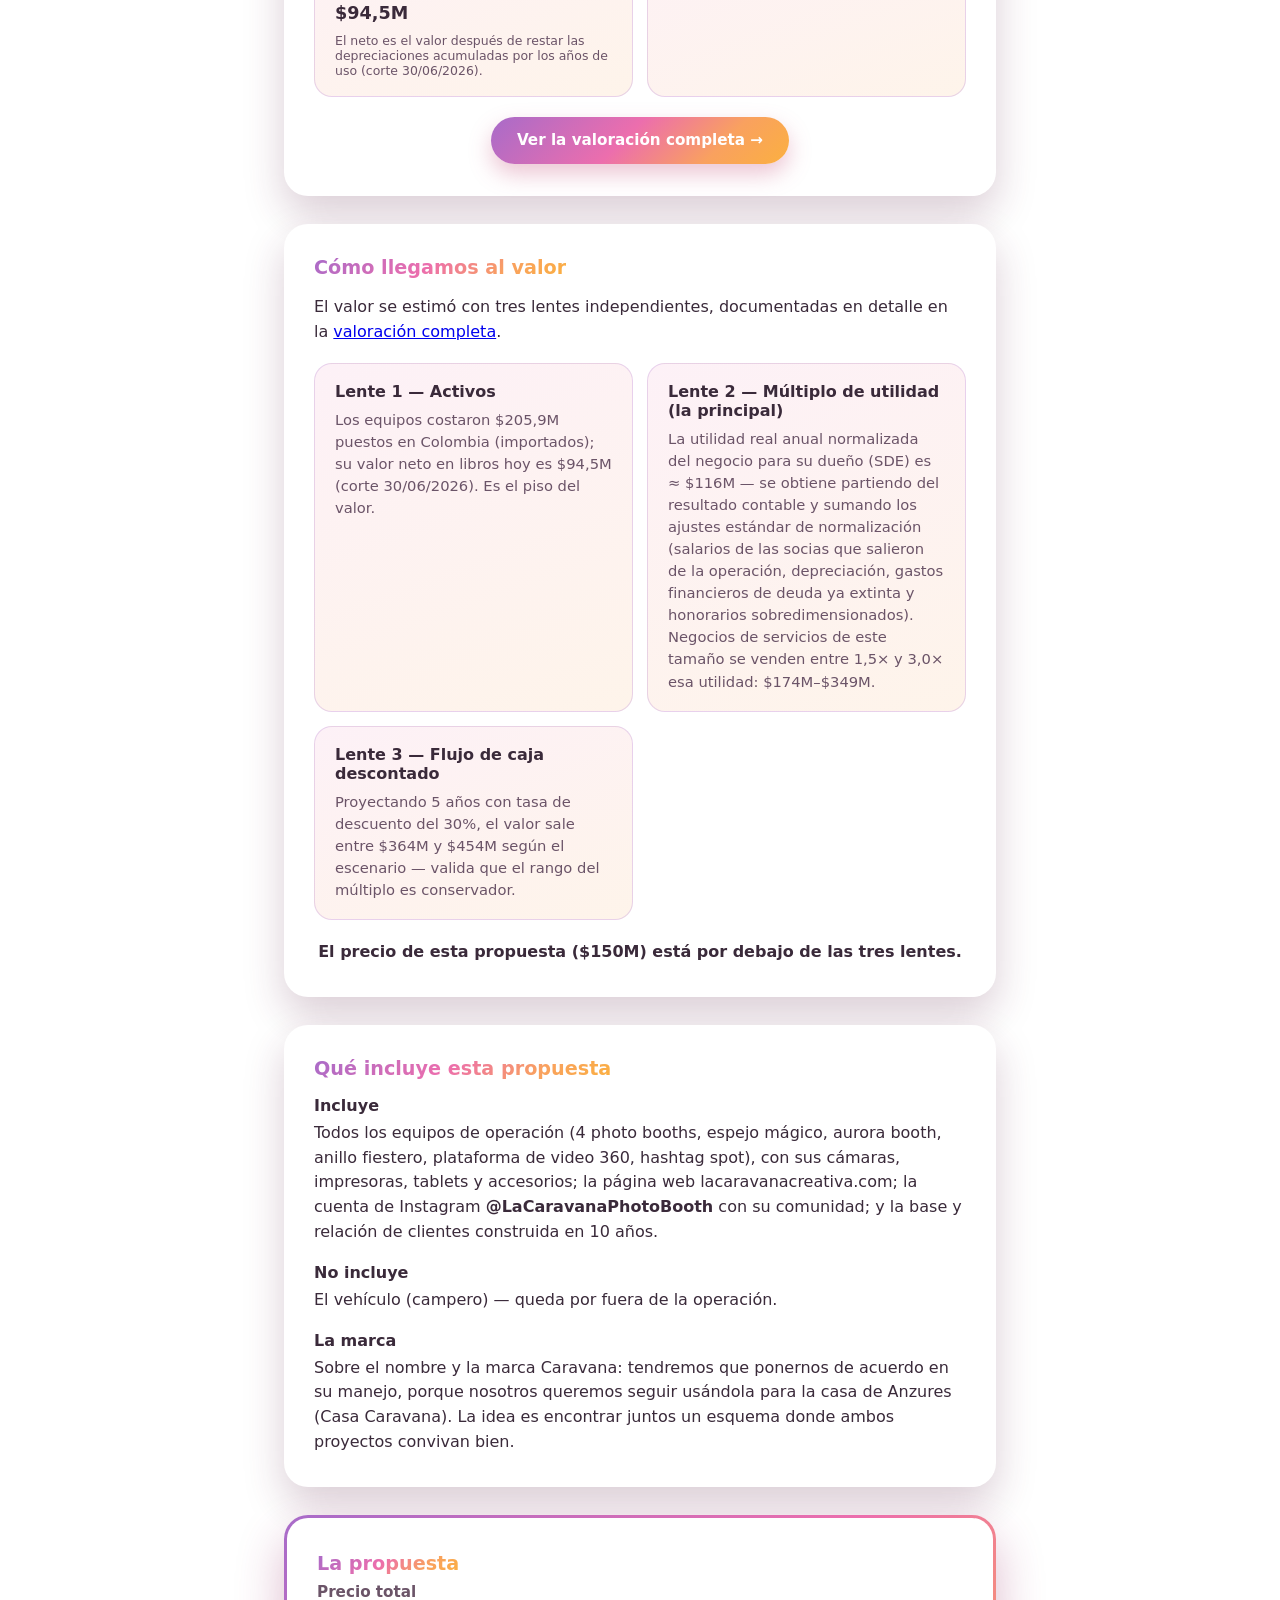
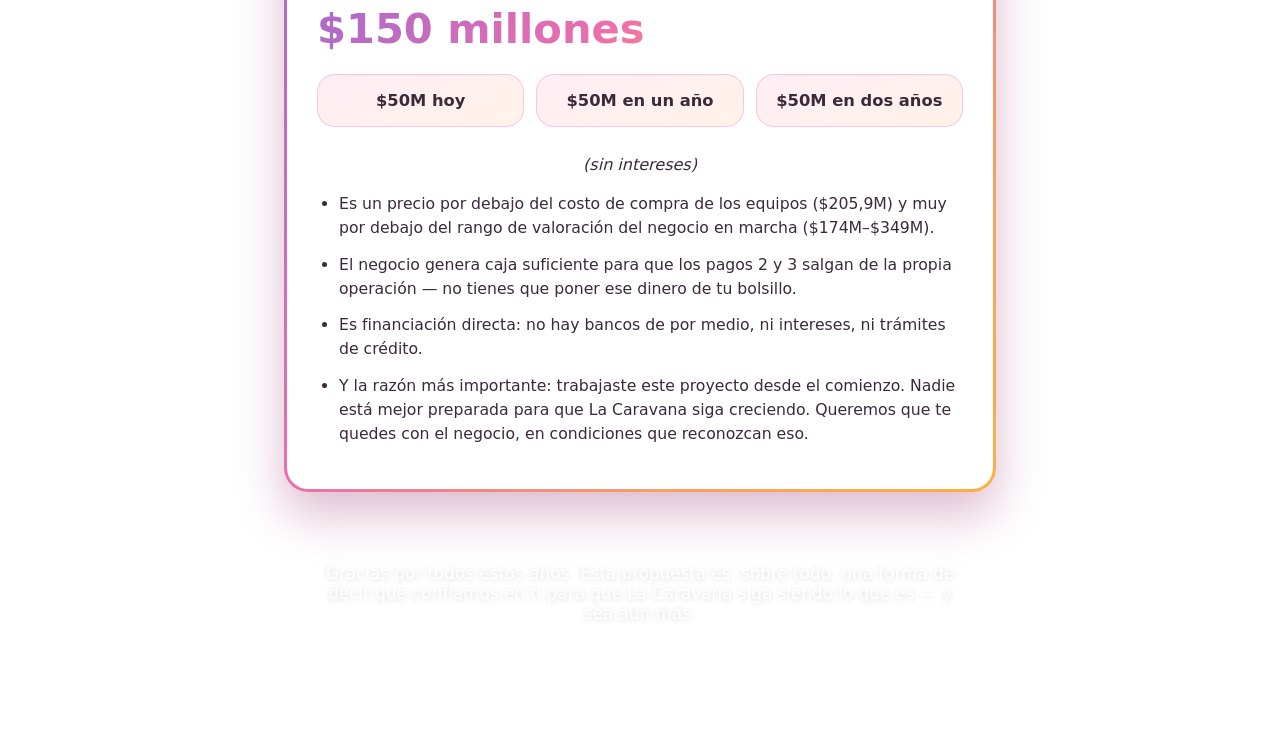
==== commit 6b56ce42: "fix: reemplaza Merqueo por Bavaria en marcas Co-Authored-By: Claude Fable 5 <noreply@anthropic.com>" ====
--- a/propuesta.html
+++ b/propuesta.html
@@ -501,7 +501,8 @@
         <li class="marca-logo-tile"><img src="assets/clientes/hbo.jpg" alt="HBO" title="HBO" loading="lazy"></li>
         <li class="marca-logo-tile"><img src="assets/clientes/discovery-home-and-health.png" alt="Discovery Home &amp; Health" title="Discovery Home &amp; Health" loading="lazy"></li>
         <li class="marca-logo-tile"><img src="assets/clientes/janssen.png" alt="Janssen (Johnson &amp; Johnson)" title="Janssen (Johnson &amp; Johnson)" loading="lazy"></li>
-        <li class="marca-logo-tile"><img src="assets/clientes/merqueo.png" alt="Merqueo.com" title="Merqueo.com" loading="lazy"></li>
+        <!-- reemplaza a Merqueo por indicación del dueño 26-jul-2026 -->
+        <li class="marca-logo-tile"><img src="assets/clientes/bavaria.png" alt="Bavaria" title="Bavaria" loading="lazy"></li>
         <li class="marca-logo-tile"><img src="assets/clientes/newell-rubbermaid.jpg" alt="Newell Rubbermaid" title="Newell Rubbermaid" loading="lazy"></li>
         <li class="marca-logo-tile"><img src="assets/clientes/racafe.png" alt="Racafe &amp; Cia S.C.A." title="Racafe &amp; Cia S.C.A." loading="lazy"></li>
         <li class="marca-logo-tile"><img src="assets/clientes/olafam.jpg" alt="OLAFAM" title="OLAFAM" loading="lazy"></li>
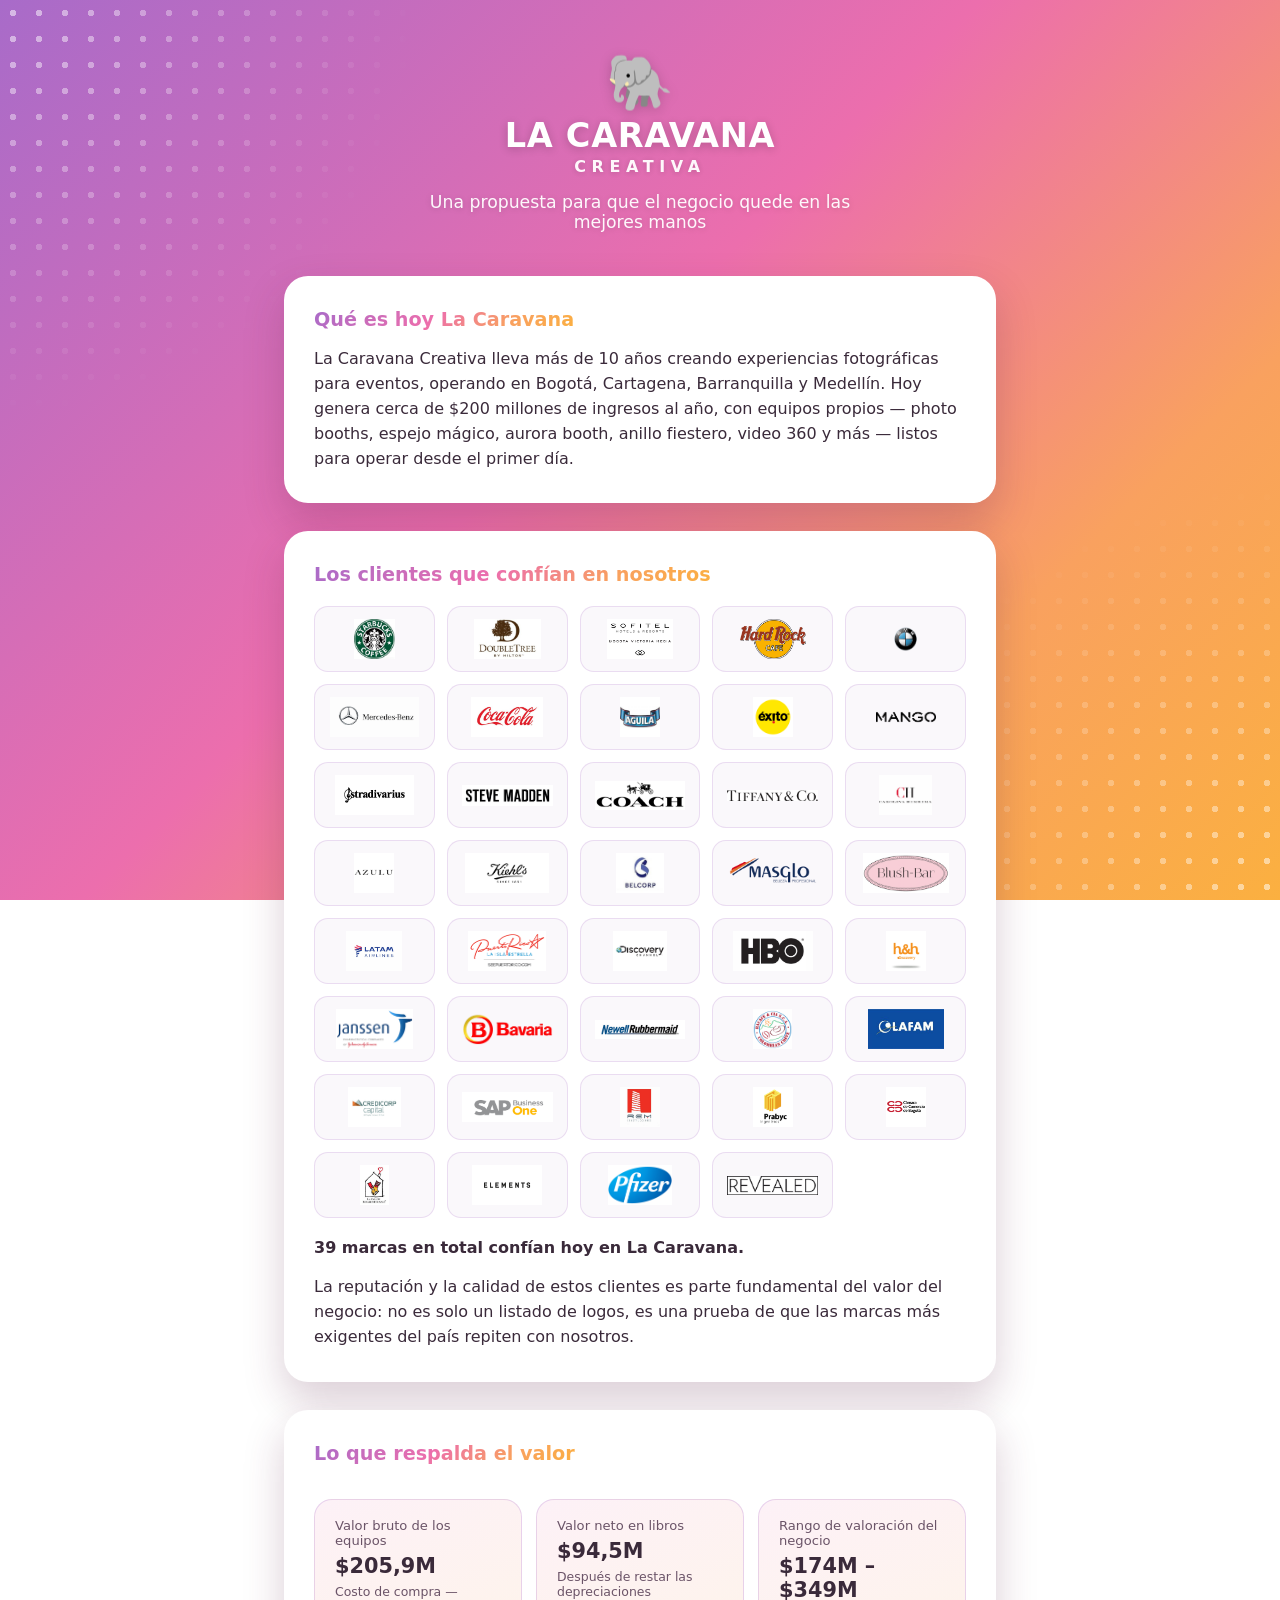
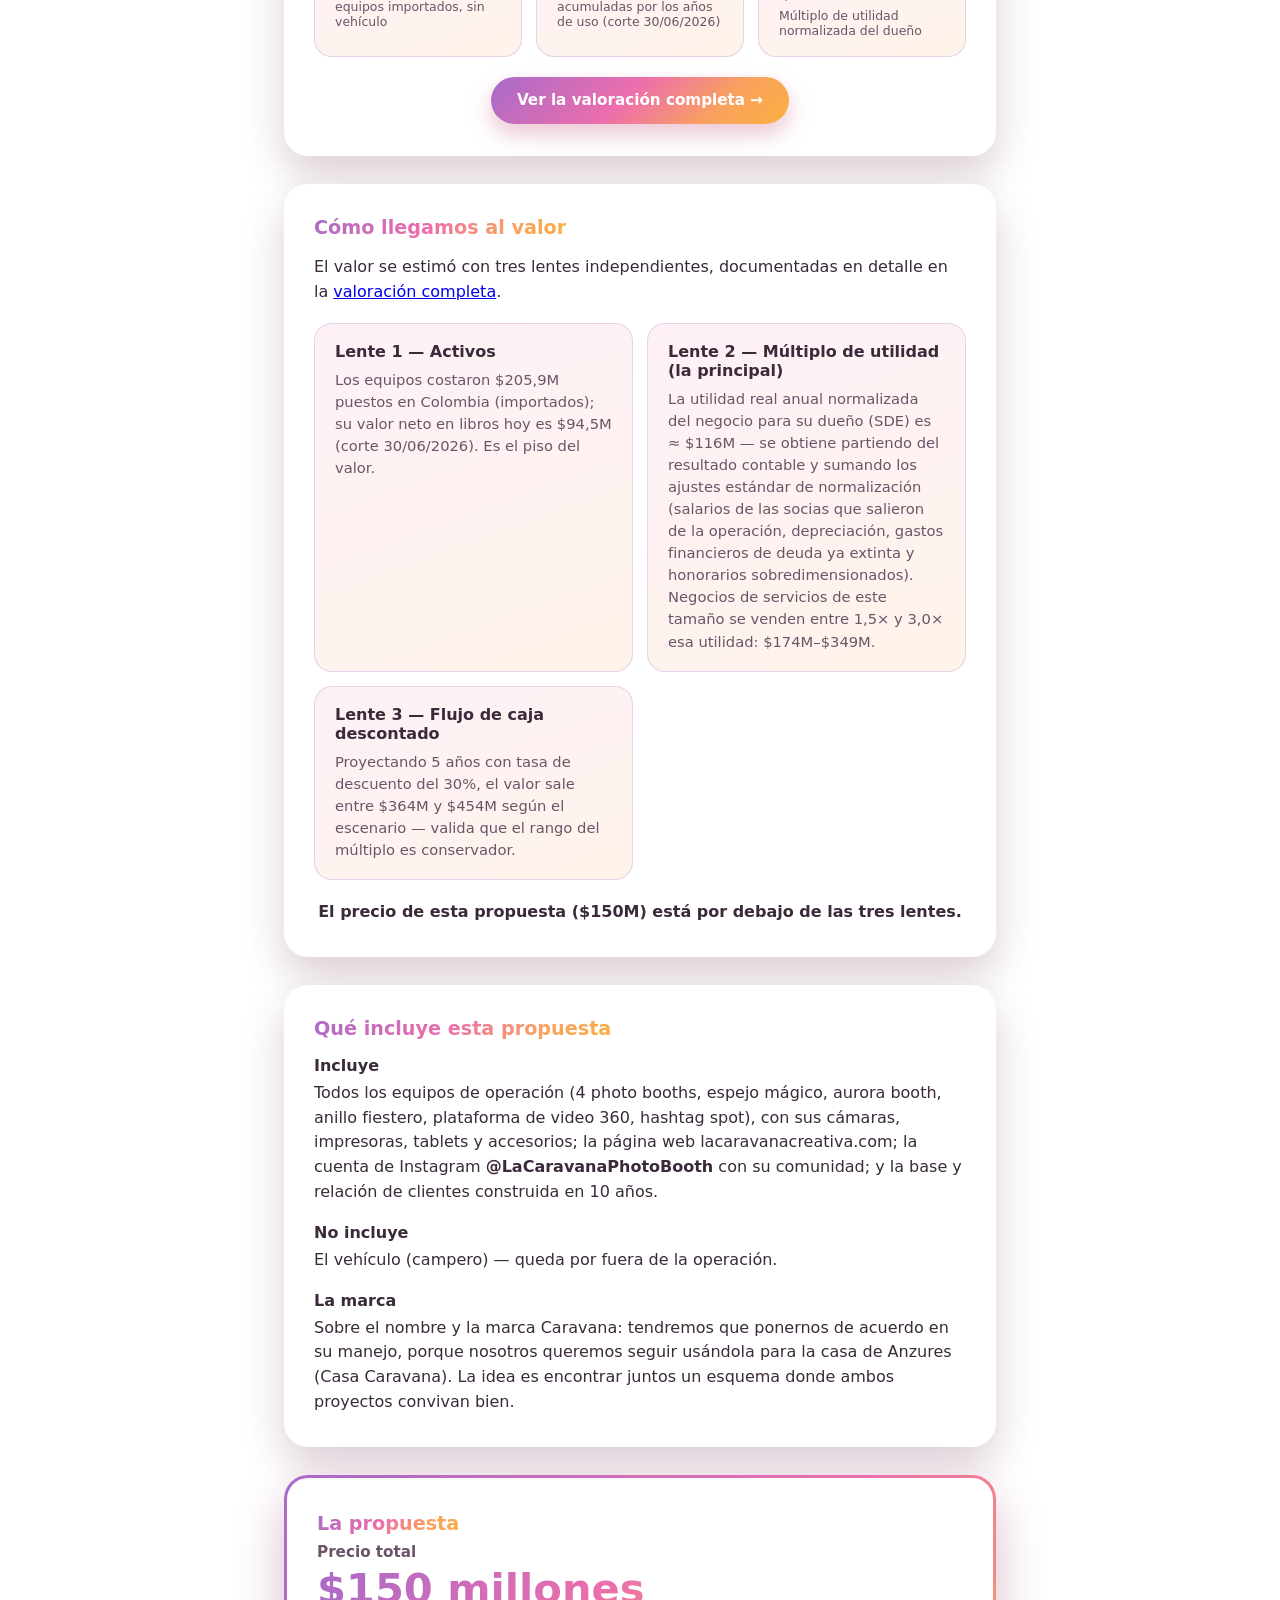
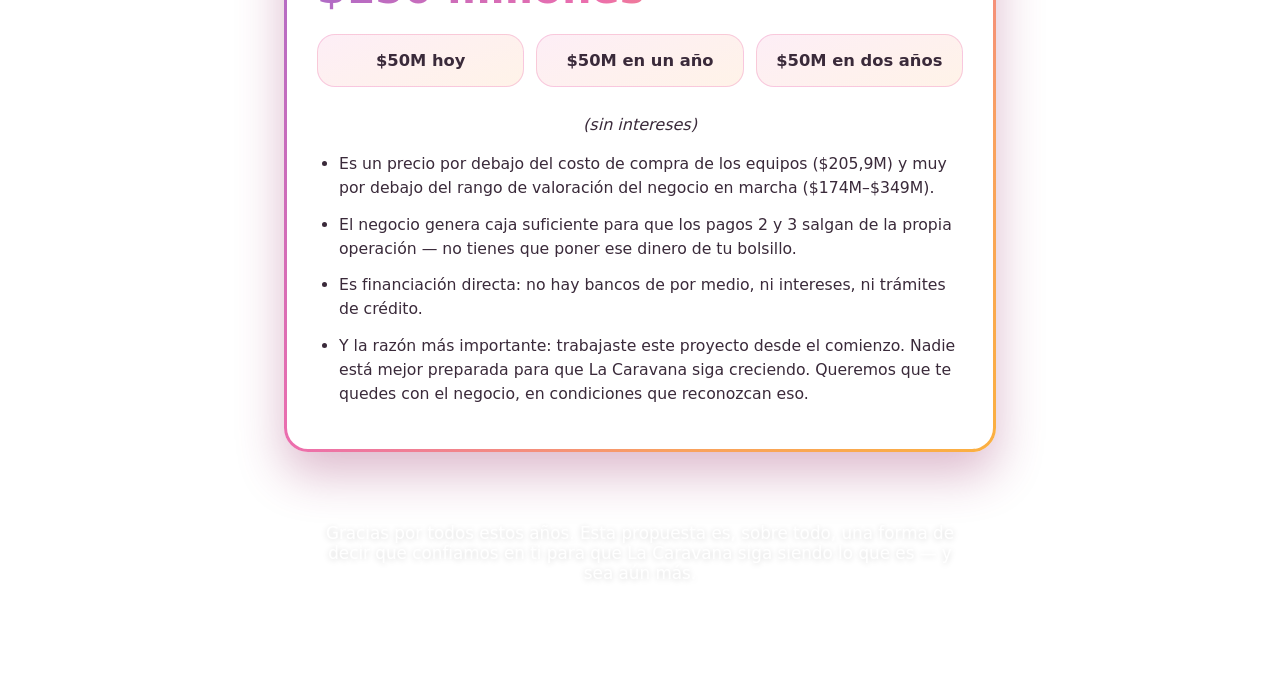
==== commit d8f46ee1: "fix: vuelve a 3 tarjetas de respaldo (bruto, neto, rango) Co-Authored-By: Claude Fable 5 <noreply@an" ====
--- a/propuesta.html
+++ b/propuesta.html
@@ -528,18 +528,16 @@
   <section class="propuesta-section">
     <div class="propuesta-card">
       <h2>Lo que respalda el valor</h2>
-      <div class="respaldo-grid respaldo-grid-equipos">
+      <div class="respaldo-grid">
         <div class="respaldo-card">
-          <span class="respaldo-label">Valor de los equipos</span>
-          <div class="respaldo-subvalor">
-            <span class="respaldo-sublabel">Valor bruto (costo de compra):</span>
-            <span class="respaldo-value-sm">$205,9M</span>
-          </div>
-          <div class="respaldo-subvalor">
-            <span class="respaldo-sublabel">Valor neto en libros:</span>
-            <span class="respaldo-value-sm">$94,5M</span>
-          </div>
-          <span class="respaldo-nota">El neto es el valor después de restar las depreciaciones acumuladas por los años de uso (corte 30/06/2026).</span>
+          <span class="respaldo-label">Valor bruto de los equipos</span>
+          <span class="respaldo-value">$205,9M</span>
+          <span class="respaldo-nota">Costo de compra — equipos importados, sin vehículo</span>
+        </div>
+        <div class="respaldo-card">
+          <span class="respaldo-label">Valor neto en libros</span>
+          <span class="respaldo-value">$94,5M</span>
+          <span class="respaldo-nota">Después de restar las depreciaciones acumuladas por los años de uso (corte 30/06/2026)</span>
         </div>
         <div class="respaldo-card">
           <span class="respaldo-label">Rango de valoración del negocio</span>
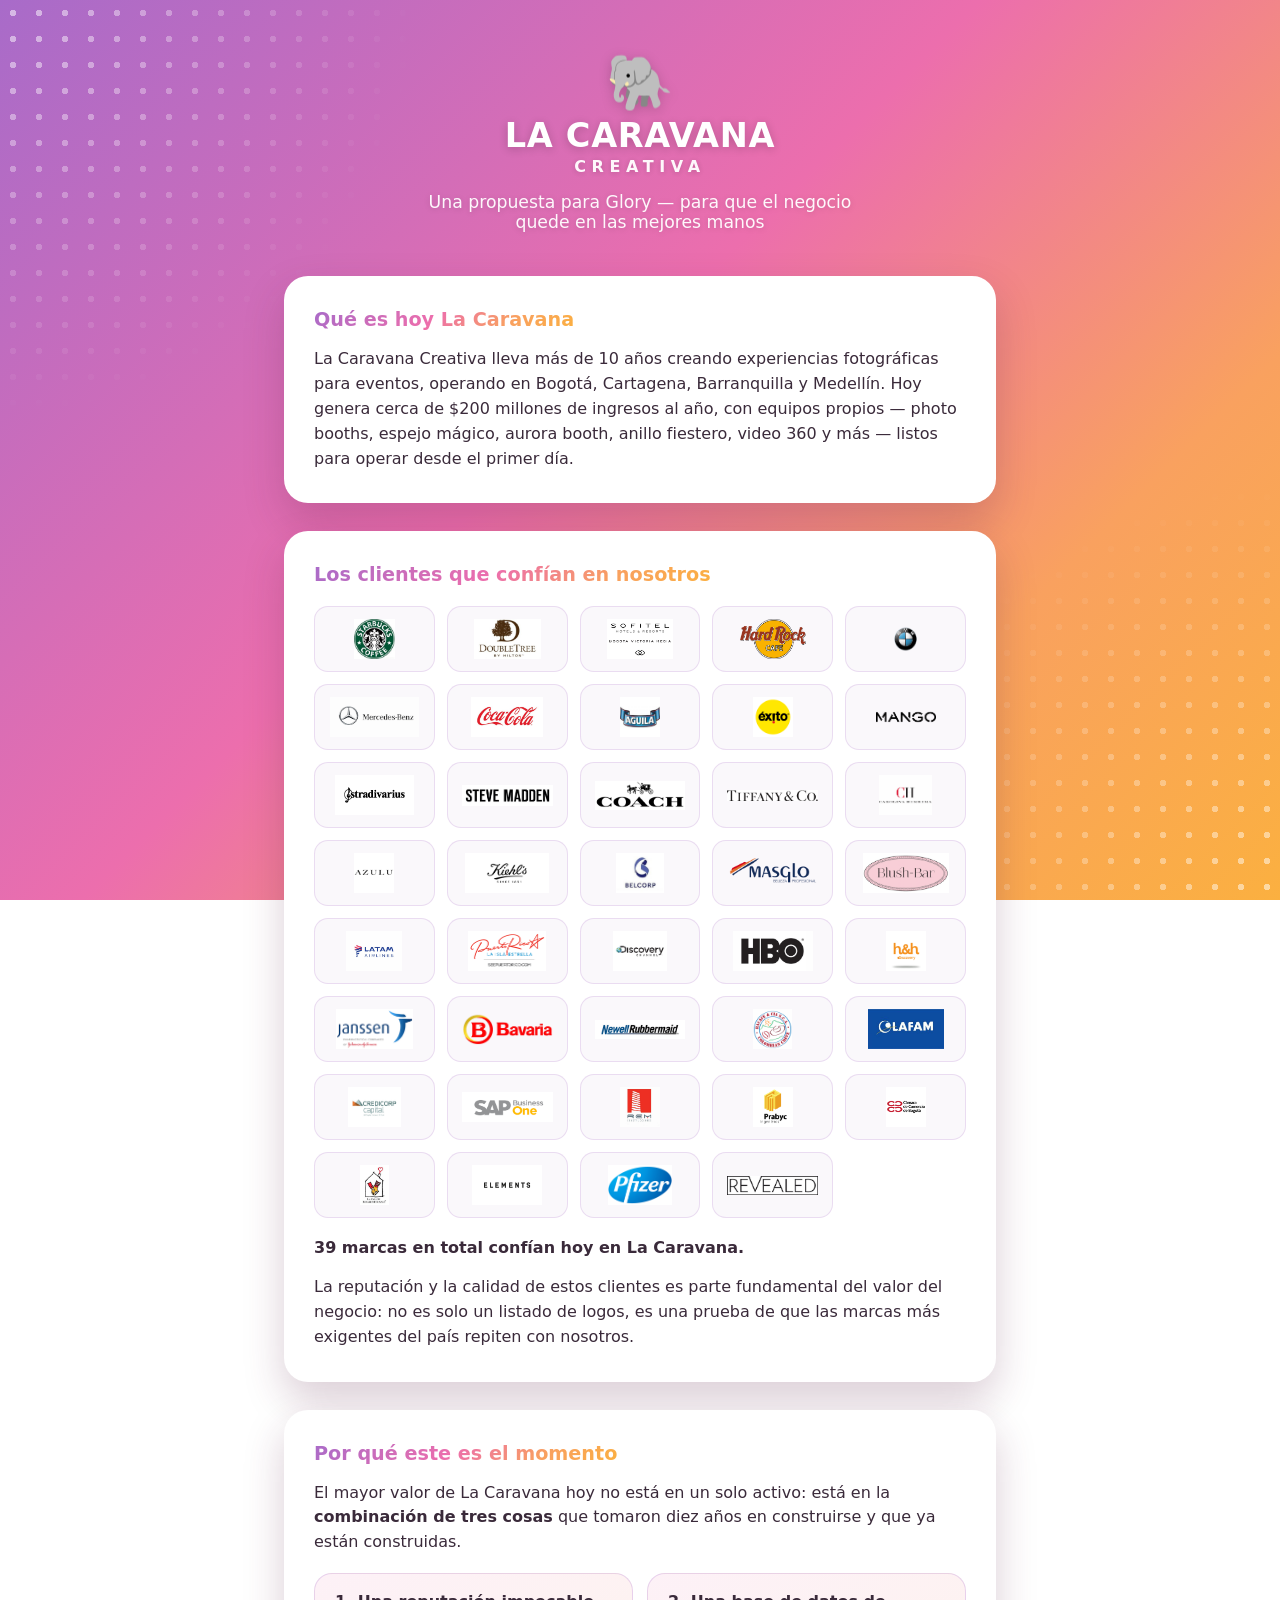
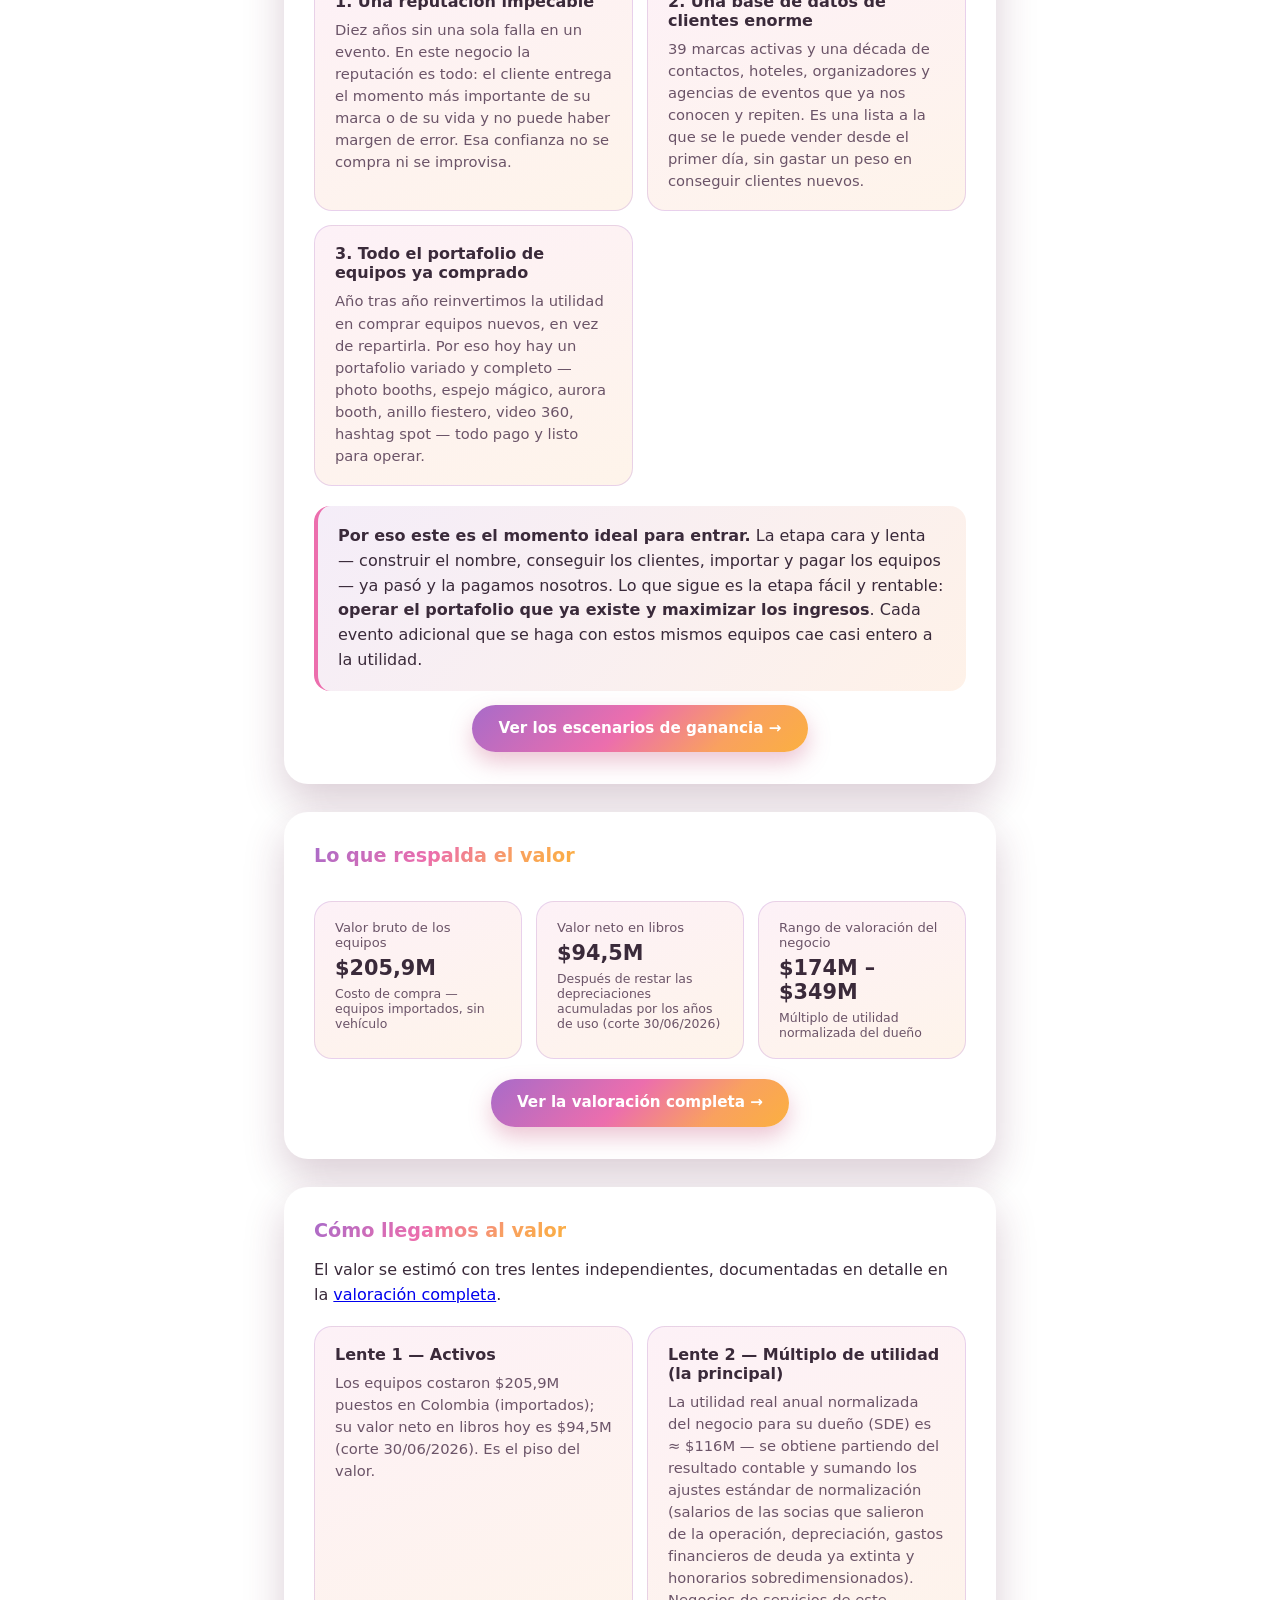
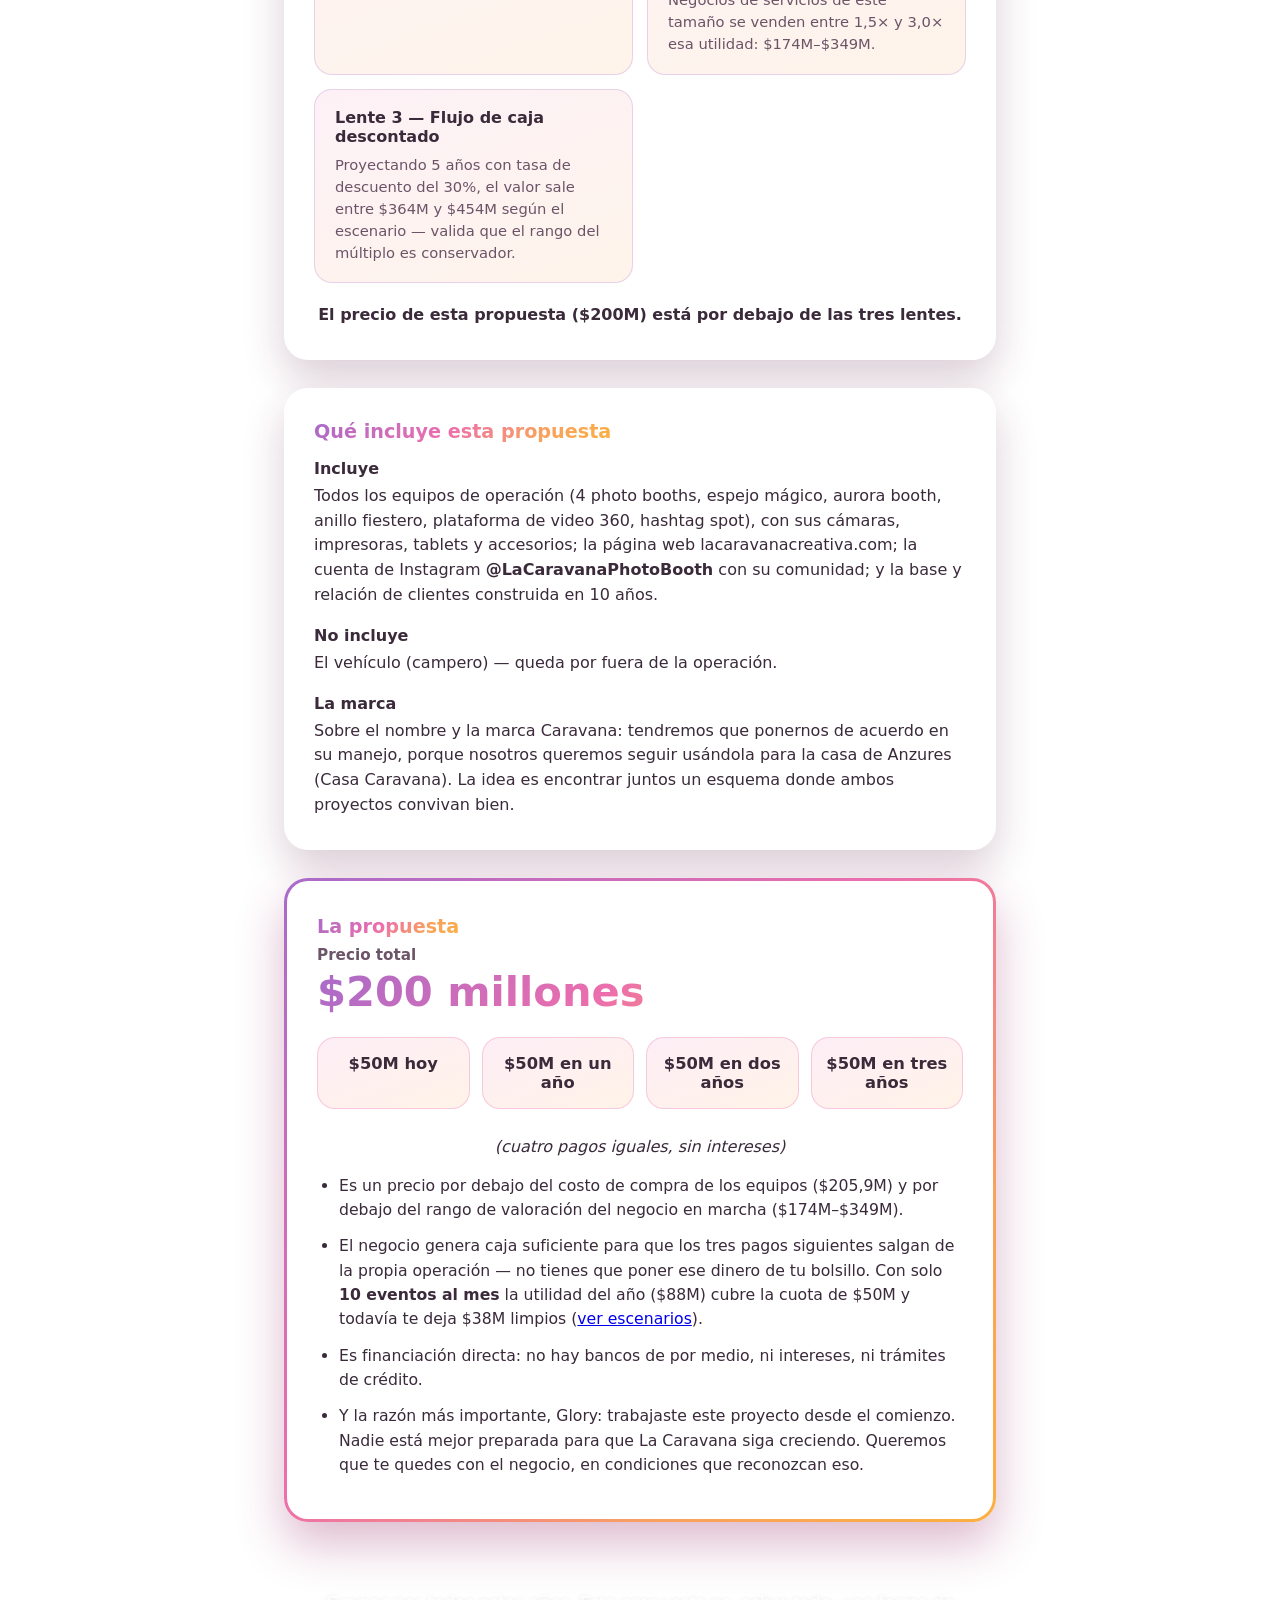
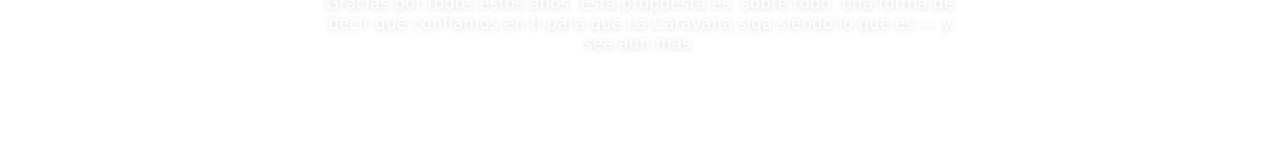
==== commit e1c51c5c: "feat: precio $200M para Glory, pilares de valor y pagina de escenarios - Propuesta a $200M en 4 pago" ====
--- a/propuesta.html
+++ b/propuesta.html
@@ -227,6 +227,18 @@
     font-size: 1rem;
   }
 
+  .momento-intro {
+    margin: 0 0 18px;
+  }
+
+  .momento-cierre {
+    margin: 20px 0 0;
+    padding: 18px 20px;
+    border-radius: 16px;
+    background: linear-gradient(135deg, rgba(168, 107, 201, 0.12), rgba(249, 161, 95, 0.14));
+    border-left: 4px solid var(--grad-pink);
+  }
+
   .respaldo-grid {
     display: grid;
     grid-template-columns: repeat(auto-fit, minmax(200px, 1fr));
@@ -456,7 +468,7 @@
     <div class="logo" aria-hidden="true">🐘</div>
     <h1>La Caravana</h1>
     <p class="brand-sub">Creativa</p>
-    <p class="subtitle">Una propuesta para que el negocio quede en las mejores manos</p>
+    <p class="subtitle">Una propuesta para Glory — para que el negocio quede en las mejores manos</p>
   </header>
 
   <section class="propuesta-section">
@@ -527,6 +539,50 @@
 
   <section class="propuesta-section">
     <div class="propuesta-card">
+      <h2>Por qué este es el momento</h2>
+      <p class="momento-intro">
+        El mayor valor de La Caravana hoy no está en un solo activo: está en la <strong>combinación
+        de tres cosas</strong> que tomaron diez años en construirse y que ya están construidas.
+      </p>
+      <div class="lentes-mini-grid">
+        <div class="lente-mini-card">
+          <h3>1. Una reputación impecable</h3>
+          <p>
+            Diez años sin una sola falla en un evento. En este negocio la reputación es todo: el
+            cliente entrega el momento más importante de su marca o de su vida y no puede haber
+            margen de error. Esa confianza no se compra ni se improvisa.
+          </p>
+        </div>
+        <div class="lente-mini-card">
+          <h3>2. Una base de datos de clientes enorme</h3>
+          <p>
+            39 marcas activas y una década de contactos, hoteles, organizadores y agencias de
+            eventos que ya nos conocen y repiten. Es una lista a la que se le puede vender desde el
+            primer día, sin gastar un peso en conseguir clientes nuevos.
+          </p>
+        </div>
+        <div class="lente-mini-card">
+          <h3>3. Todo el portafolio de equipos ya comprado</h3>
+          <p>
+            Año tras año reinvertimos la utilidad en comprar equipos nuevos, en vez de repartirla.
+            Por eso hoy hay un portafolio variado y completo — photo booths, espejo mágico, aurora
+            booth, anillo fiestero, video 360, hashtag spot — todo pago y listo para operar.
+          </p>
+        </div>
+      </div>
+      <p class="momento-cierre">
+        <strong>Por eso este es el momento ideal para entrar.</strong> La etapa cara y lenta —
+        construir el nombre, conseguir los clientes, importar y pagar los equipos — ya pasó y la
+        pagamos nosotros. Lo que sigue es la etapa fácil y rentable: <strong>operar el portafolio
+        que ya existe y maximizar los ingresos</strong>. Cada evento adicional que se haga con estos
+        mismos equipos cae casi entero a la utilidad.
+      </p>
+      <p class="ver-valoracion-wrap"><a class="ver-valoracion" href="escenarios.html">Ver los escenarios de ganancia →</a></p>
+    </div>
+  </section>
+
+  <section class="propuesta-section">
+    <div class="propuesta-card">
       <h2>Lo que respalda el valor</h2>
       <div class="respaldo-grid">
         <div class="respaldo-card">
@@ -582,7 +638,7 @@
           </p>
         </div>
       </div>
-      <p class="lentes-cierre"><strong>El precio de esta propuesta ($150M) está por debajo de las tres lentes.</strong></p>
+      <p class="lentes-cierre"><strong>El precio de esta propuesta ($200M) está por debajo de las tres lentes.</strong></p>
     </div>
   </section>
 
@@ -619,29 +675,32 @@
       <div class="oferta-card-inner">
         <h2>La propuesta</h2>
         <p class="oferta-precio-label">Precio total</p>
-        <p class="oferta-precio">$150 millones</p>
+        <p class="oferta-precio">$200 millones</p>
         <div class="oferta-pagos-grid">
           <div class="oferta-pago-pill">$50M hoy</div>
           <div class="oferta-pago-pill">$50M en un año</div>
           <div class="oferta-pago-pill">$50M en dos años</div>
-        </div>
-        <p class="oferta-pagos-nota">(sin intereses)</p>
+          <div class="oferta-pago-pill">$50M en tres años</div>
+        </div>
+        <p class="oferta-pagos-nota">(cuatro pagos iguales, sin intereses)</p>
         <ul class="oferta-lista">
           <li>
-            Es un precio por debajo del costo de compra de los equipos ($205,9M) y muy por debajo del
+            Es un precio por debajo del costo de compra de los equipos ($205,9M) y por debajo del
             rango de valoración del negocio en marcha ($174M–$349M).
           </li>
           <li>
-            El negocio genera caja suficiente para que los pagos 2 y 3 salgan de la propia operación —
-            no tienes que poner ese dinero de tu bolsillo.
+            El negocio genera caja suficiente para que los tres pagos siguientes salgan de la propia
+            operación — no tienes que poner ese dinero de tu bolsillo. Con solo
+            <strong>10 eventos al mes</strong> la utilidad del año ($88M) cubre la cuota de $50M y
+            todavía te deja $38M limpios (<a href="escenarios.html">ver escenarios</a>).
           </li>
           <li>
             Es financiación directa: no hay bancos de por medio, ni intereses, ni trámites de crédito.
           </li>
           <li>
-            Y la razón más importante: trabajaste este proyecto desde el comienzo. Nadie está mejor
-            preparada para que La Caravana siga creciendo. Queremos que te quedes con el negocio, en
-            condiciones que reconozcan eso.
+            Y la razón más importante, Glory: trabajaste este proyecto desde el comienzo. Nadie está
+            mejor preparada para que La Caravana siga creciendo. Queremos que te quedes con el
+            negocio, en condiciones que reconozcan eso.
           </li>
         </ul>
       </div>
